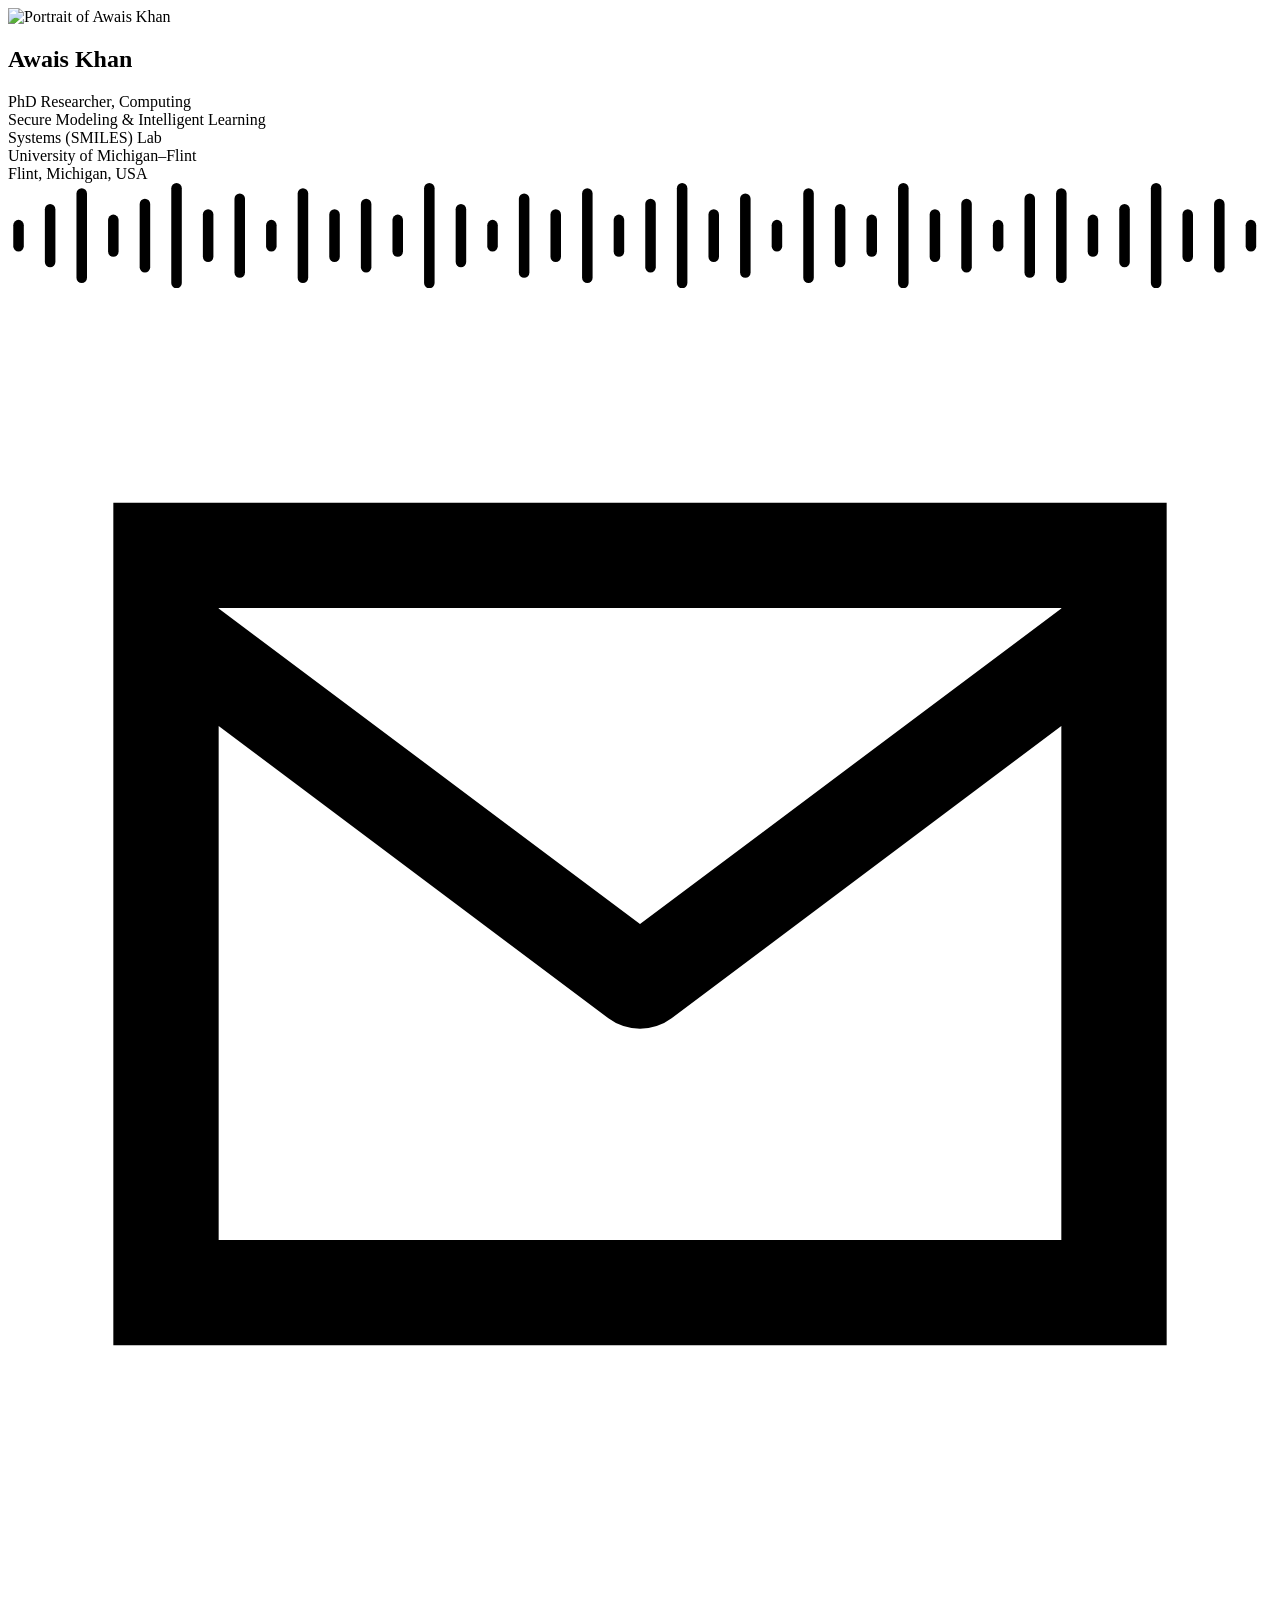
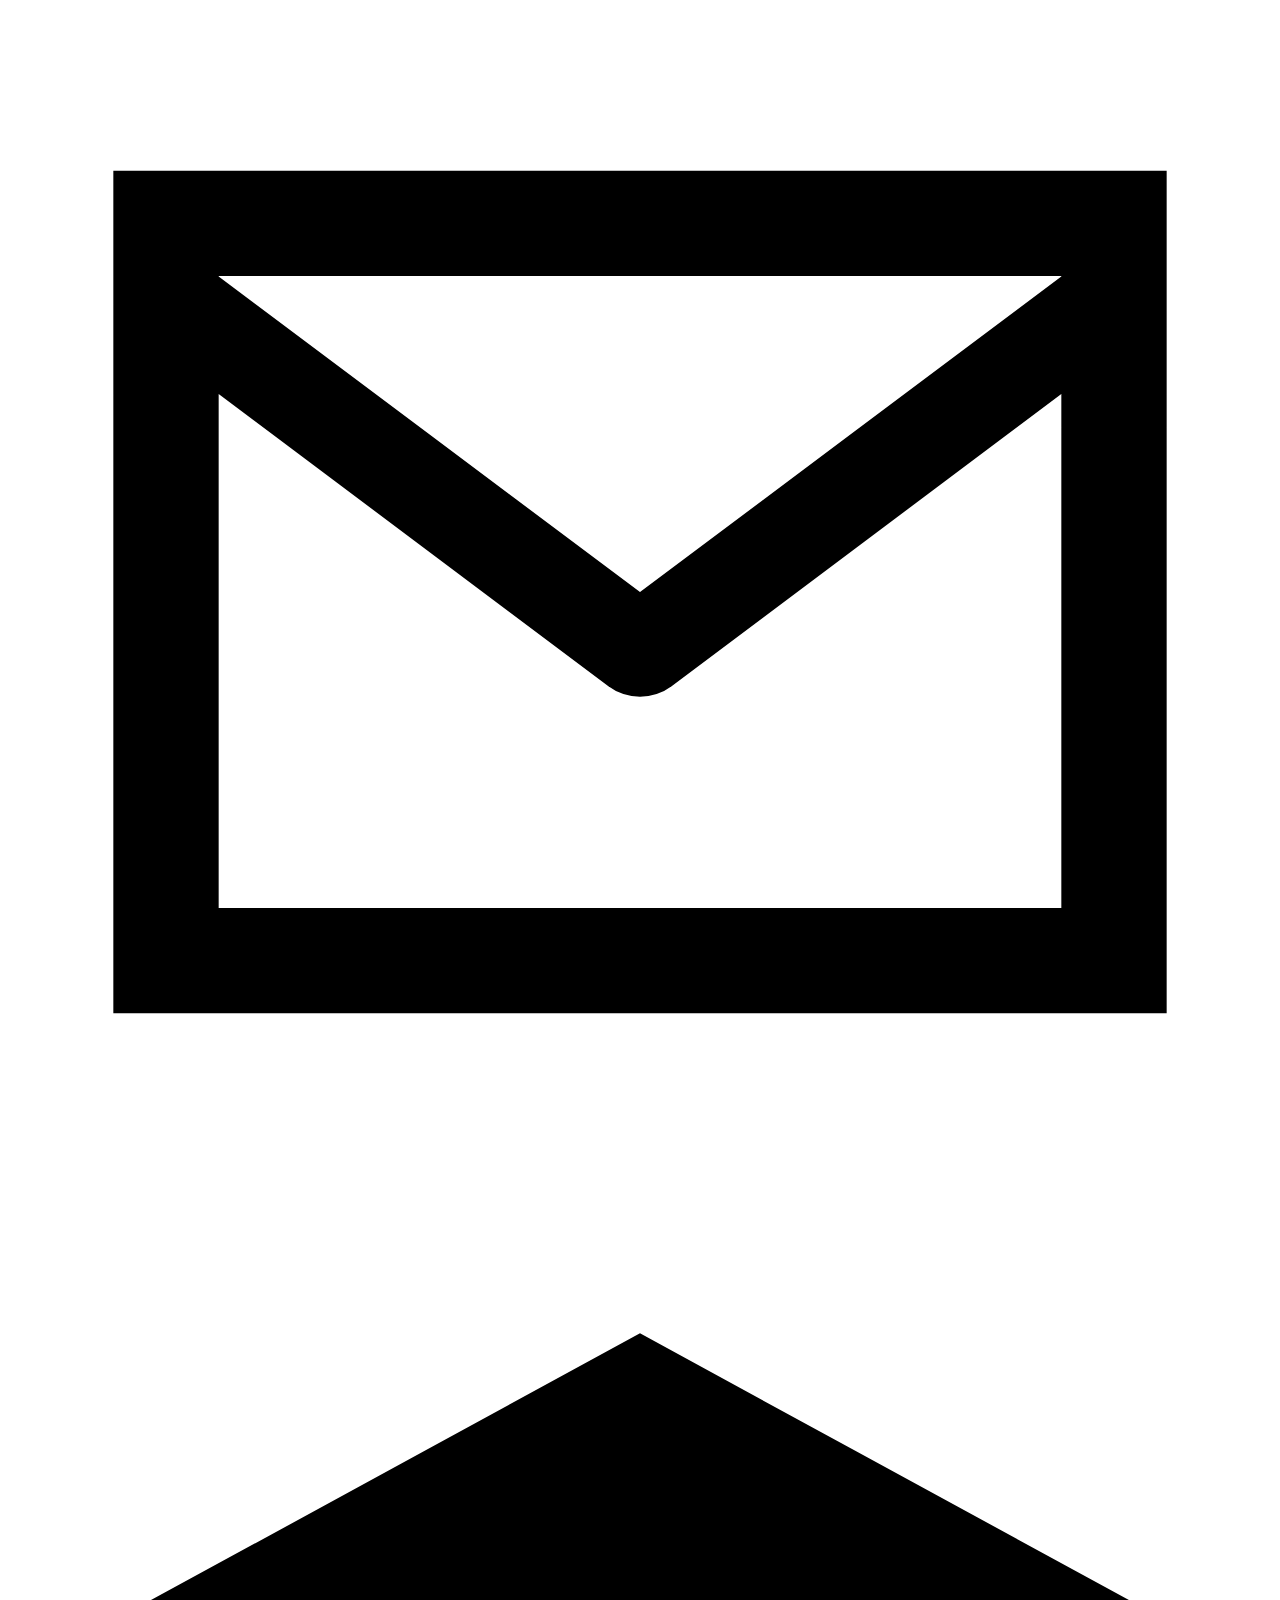
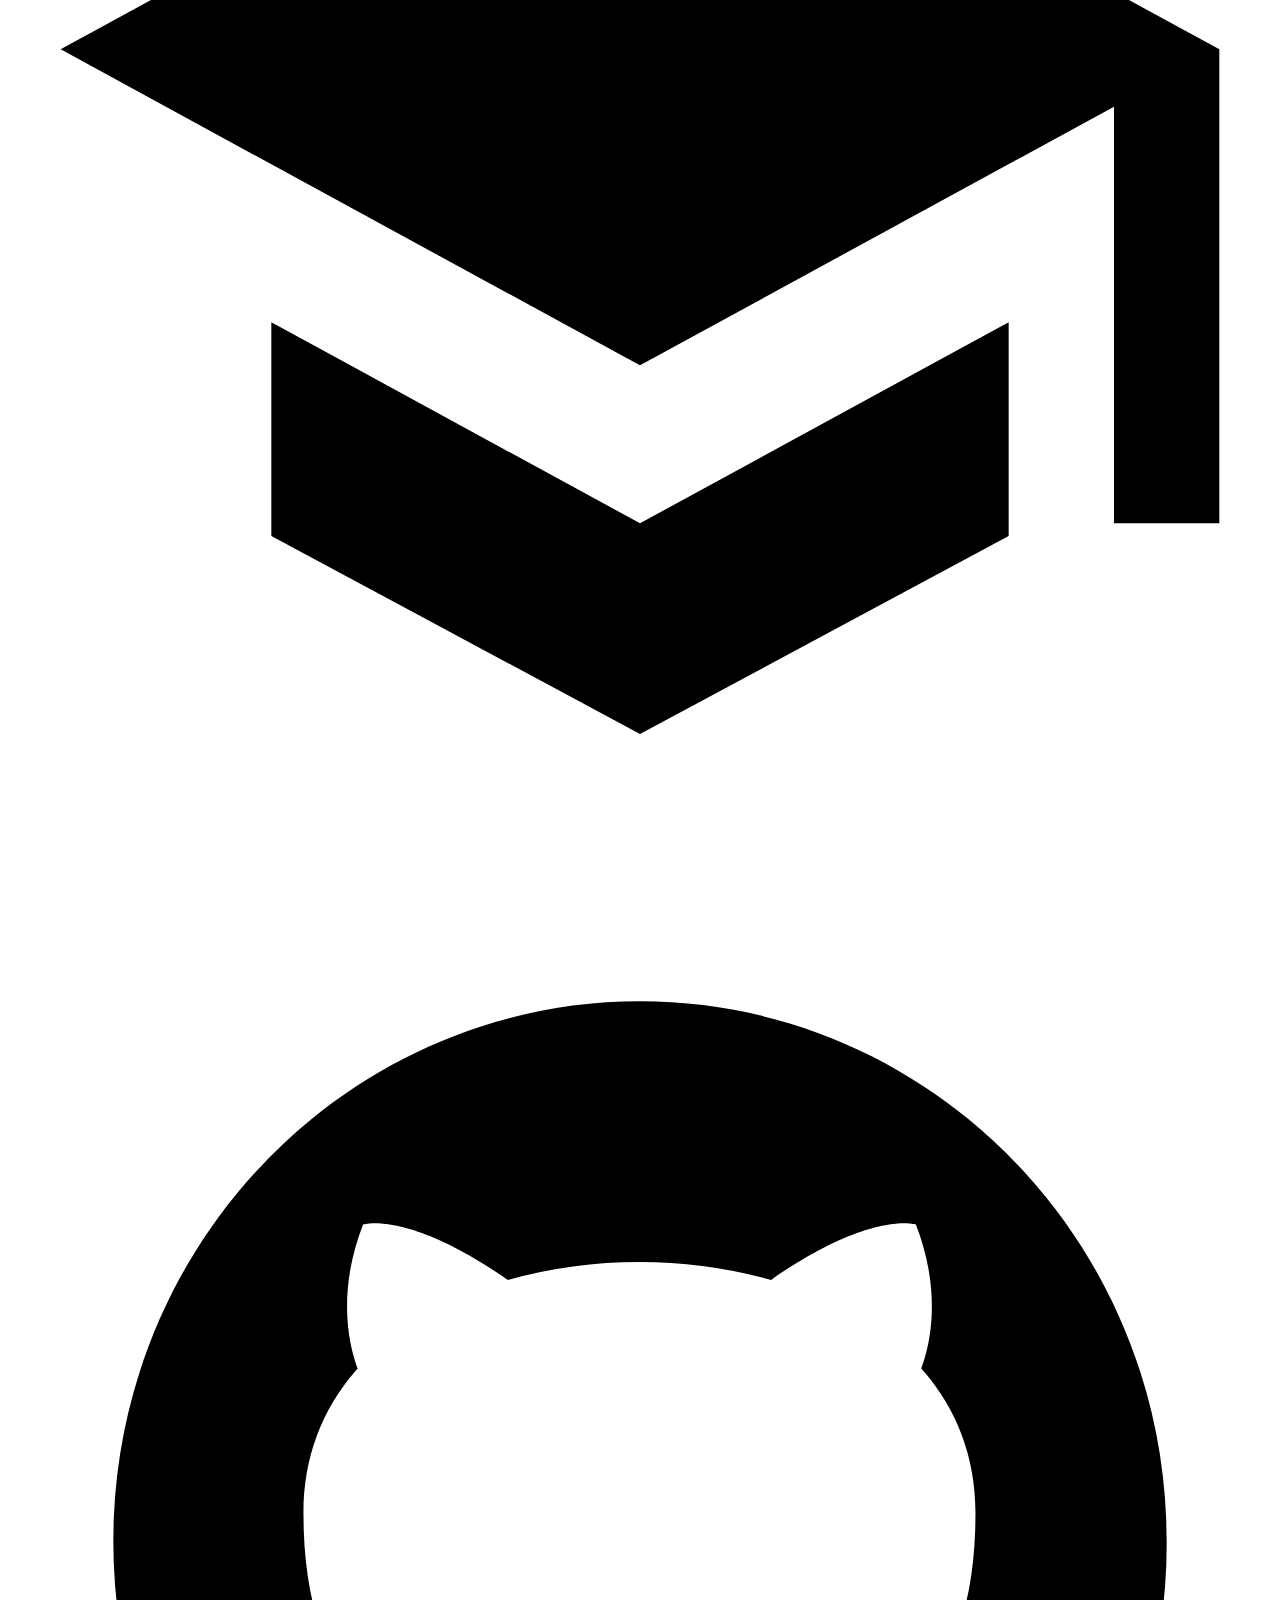
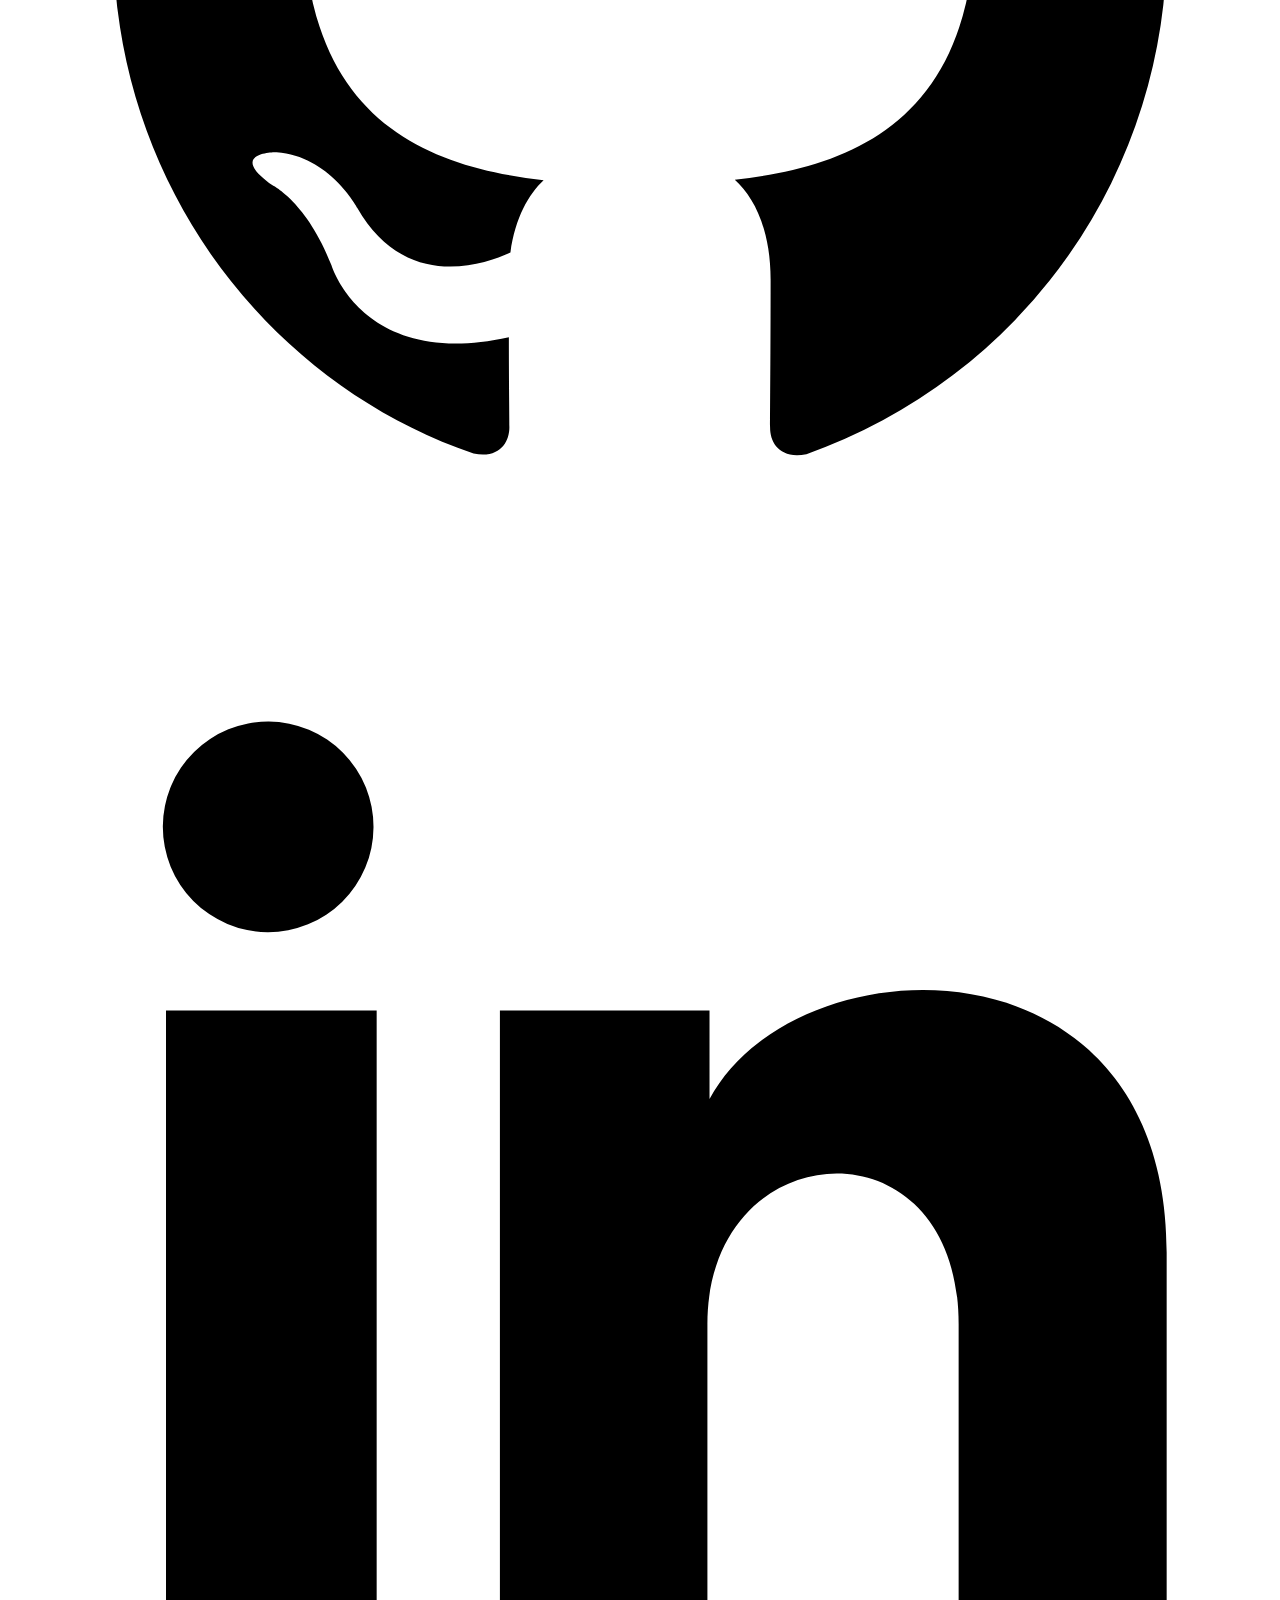
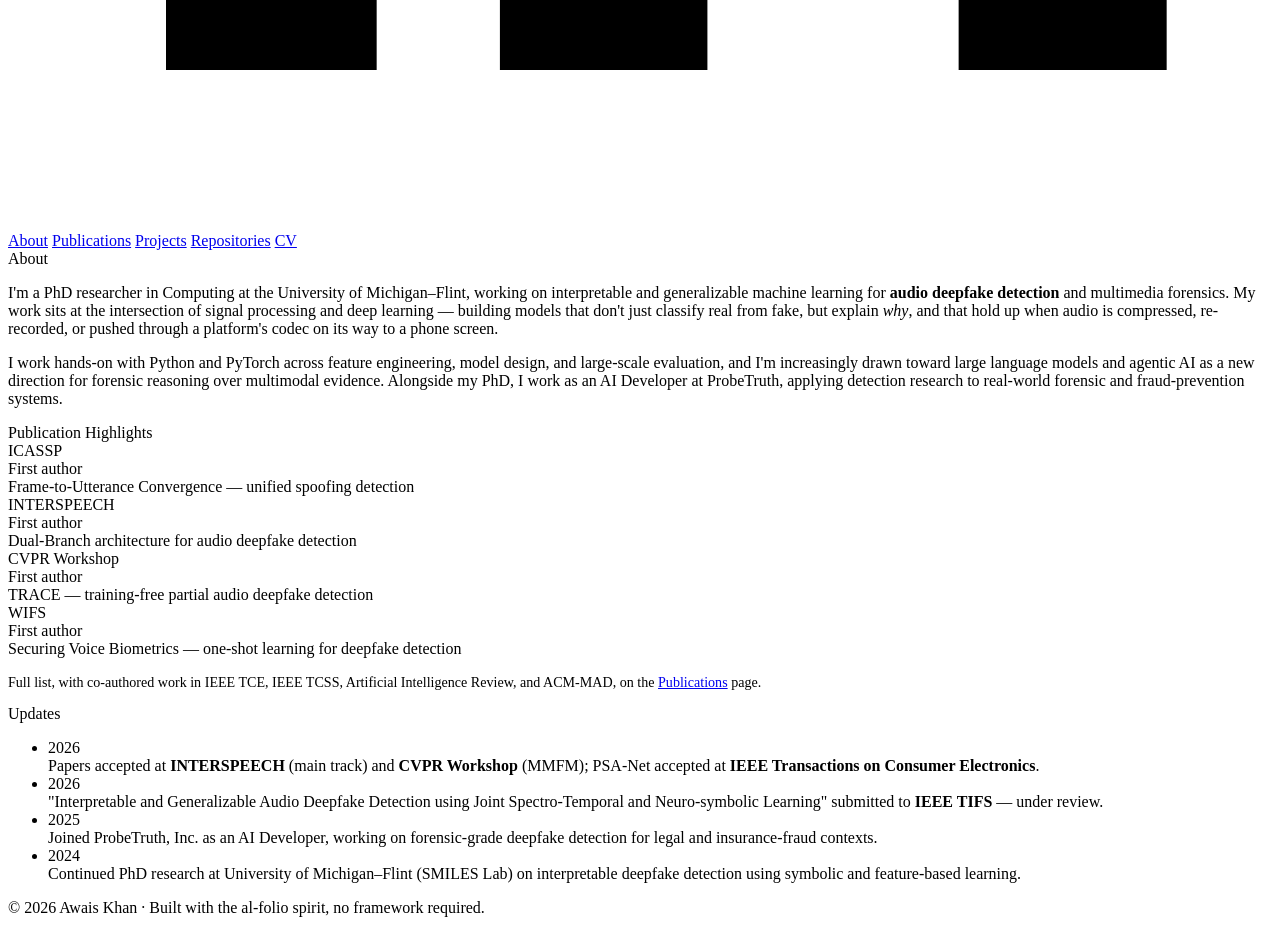
==== index.html @ 8fb4a85a "Update academic site" ====
<!DOCTYPE html>
<html lang="en">
<head>
<meta charset="UTF-8">
<meta name="viewport" content="width=device-width, initial-scale=1.0">
<title>Awais Khan — About</title>
<meta name="description" content="Awais Khan — PhD researcher in audio deepfake detection, signal processing, and trustworthy AI at the University of Michigan–Flint.">
<link rel="stylesheet" href="assets/css/style.css">
<link rel="icon" href="data:,">
</head>
<body>
<div class="shell">

  <aside class="sidebar">
    <img class="avatar" src="assets/img/profile.jpg" alt="Portrait of Awais Khan">
    <h1>Awais Khan</h1>
    <div class="role">PhD Researcher, Computing</div>
    <div class="affil">
      Secure Modeling &amp; Intelligent Learning<br>
      Systems (SMILES) Lab<br>
      University of Michigan–Flint
    </div>
    <div class="loc">Flint, Michigan, USA</div>

    <svg class="waveform" viewBox="0 0 240 20" preserveAspectRatio="none" aria-hidden="true">
      <g stroke="currentColor" stroke-width="2" stroke-linecap="round">
        <line x1="2" y1="8" x2="2" y2="12"/><line x1="8" y1="5" x2="8" y2="15"/>
        <line x1="14" y1="2" x2="14" y2="18"/><line x1="20" y1="7" x2="20" y2="13"/>
        <line x1="26" y1="4" x2="26" y2="16"/><line x1="32" y1="1" x2="32" y2="19"/>
        <line x1="38" y1="6" x2="38" y2="14"/><line x1="44" y1="3" x2="44" y2="17"/>
        <line x1="50" y1="8" x2="50" y2="12"/><line x1="56" y1="2" x2="56" y2="18"/>
        <line x1="62" y1="6" x2="62" y2="14"/><line x1="68" y1="4" x2="68" y2="16"/>
        <line x1="74" y1="7" x2="74" y2="13"/><line x1="80" y1="1" x2="80" y2="19"/>
        <line x1="86" y1="5" x2="86" y2="15"/><line x1="92" y1="8" x2="92" y2="12"/>
        <line x1="98" y1="3" x2="98" y2="17"/><line x1="104" y1="6" x2="104" y2="14"/>
        <line x1="110" y1="2" x2="110" y2="18"/><line x1="116" y1="7" x2="116" y2="13"/>
        <line x1="122" y1="4" x2="122" y2="16"/><line x1="128" y1="1" x2="128" y2="19"/>
        <line x1="134" y1="6" x2="134" y2="14"/><line x1="140" y1="3" x2="140" y2="17"/>
        <line x1="146" y1="8" x2="146" y2="12"/><line x1="152" y1="2" x2="152" y2="18"/>
        <line x1="158" y1="5" x2="158" y2="15"/><line x1="164" y1="7" x2="164" y2="13"/>
        <line x1="170" y1="1" x2="170" y2="19"/><line x1="176" y1="6" x2="176" y2="14"/>
        <line x1="182" y1="4" x2="182" y2="16"/><line x1="188" y1="8" x2="188" y2="12"/>
        <line x1="194" y1="3" x2="194" y2="17"/><line x1="200" y1="2" x2="200" y2="18"/>
        <line x1="206" y1="7" x2="206" y2="13"/><line x1="212" y1="5" x2="212" y2="15"/>
        <line x1="218" y1="1" x2="218" y2="19"/><line x1="224" y1="6" x2="224" y2="14"/>
        <line x1="230" y1="4" x2="230" y2="16"/><line x1="236" y1="8" x2="236" y2="12"/>
      </g>
    </svg>

    <div class="social">
      <a href="mailto:mawais@umich.edu" title="Email (UMich)" aria-label="Email UMich">
        <svg viewBox="0 0 24 24"><path d="M2 4h20v16H2V4zm2 2v.01L12 12l8-5.99V6H4zm16 2.24l-7.4 5.55a1 1 0 0 1-1.2 0L4 8.24V18h16V8.24z"/></svg>
      </a>
      <a href="mailto:mawaiskhan7@gmail.com" title="Email (Gmail)" aria-label="Email Gmail">
        <svg viewBox="0 0 24 24"><path d="M2 4h20v16H2V4zm2 2v.01L12 12l8-5.99V6H4zm16 2.24l-7.4 5.55a1 1 0 0 1-1.2 0L4 8.24V18h16V8.24z"/></svg>
      </a>
      <a href="https://scholar.google.com/citations?user=2UncrfYAAAAJ&hl=en" title="Google Scholar" aria-label="Google Scholar" target="_blank" rel="noopener">
        <svg viewBox="0 0 24 24"><path d="M12 2 1 8l11 6 9-4.91V17h2V8L12 2zM5 13.18v4.06L12 21l7-3.76v-4.06L12 17l-7-3.82z"/></svg>
      </a>
      <a href="https://github.com/AwaisKhan5647" title="GitHub" aria-label="GitHub" target="_blank" rel="noopener">
        <svg viewBox="0 0 24 24"><path d="M12 2C6.48 2 2 6.58 2 12.25c0 4.53 2.87 8.37 6.84 9.73.5.1.68-.22.68-.5 0-.24-.01-.87-.01-1.71-2.78.62-3.37-1.37-3.37-1.37-.46-1.19-1.11-1.51-1.11-1.51-.91-.64.07-.63.07-.63 1 .07 1.53 1.05 1.53 1.05.89 1.56 2.34 1.11 2.91.85.09-.66.35-1.11.63-1.37-2.22-.26-4.56-1.14-4.56-5.07 0-1.12.39-2.03 1.03-2.75-.1-.26-.45-1.31.1-2.73 0 0 .84-.28 2.75 1.05a9.36 9.36 0 0 1 5 0c1.91-1.33 2.75-1.05 2.75-1.05.55 1.42.2 2.47.1 2.73.64.72 1.03 1.63 1.03 2.75 0 3.94-2.34 4.81-4.57 5.06.36.32.68.94.68 1.9 0 1.37-.01 2.47-.01 2.81 0 .28.18.6.69.5A10.26 10.26 0 0 0 22 12.25C22 6.58 17.52 2 12 2z"/></svg>
      </a>
      <a href="https://www.linkedin.com/in/awais-khan-01620a14a/?skipRedirect=true" title="LinkedIn" aria-label="LinkedIn" target="_blank" rel="noopener">
        <svg viewBox="0 0 24 24"><path d="M6.94 5a2 2 0 1 1-4-.02 2 2 0 0 1 4 .02zM7 8.48H3V21h4V8.48zm6.32 0H9.34V21h3.94v-6.57c0-3.66 4.77-3.96 4.77 0V21H22v-7.93c0-6.17-7.06-5.94-8.68-2.91V8.48z"/></svg>
      </a>
    </div>

    <nav class="tabs">
      <a href="index.html" class="active">About</a>
      <a href="publications.html">Publications</a>
      <a href="projects.html">Projects</a>
      <a href="repositories.html">Repositories</a>
      <a href="cv.html">CV</a>
    </nav>
  </aside>

  <main>
    <section>
      <span class="eyebrow">About</span>
      <p class="lede">I'm a PhD researcher in Computing at the University of Michigan–Flint, working on interpretable and generalizable machine learning for <strong>audio deepfake detection</strong> and multimedia forensics. My work sits at the intersection of signal processing and deep learning — building models that don't just classify real from fake, but explain <em>why</em>, and that hold up when audio is compressed, re-recorded, or pushed through a platform's codec on its way to a phone screen.</p>
      <p class="lede">I work hands-on with Python and PyTorch across feature engineering, model design, and large-scale evaluation, and I'm increasingly drawn toward large language models and agentic AI as a new direction for forensic reasoning over multimodal evidence. Alongside my PhD, I work as an AI Developer at ProbeTruth, applying detection research to real-world forensic and fraud-prevention systems.</p>
    </section>

    <section>
      <span class="eyebrow">Publication Highlights</span>
      <div class="venue-grid">
        <div class="venue-card">
          <div class="venue-name">ICASSP</div>
          <span class="venue-role">First author</span>
          <div class="venue-title">Frame-to-Utterance Convergence — unified spoofing detection</div>
        </div>
        <div class="venue-card">
          <div class="venue-name">INTERSPEECH</div>
          <span class="venue-role">First author</span>
          <div class="venue-title">Dual-Branch architecture for audio deepfake detection</div>
        </div>
        <div class="venue-card">
          <div class="venue-name">CVPR Workshop</div>
          <span class="venue-role">First author</span>
          <div class="venue-title">TRACE — training-free partial audio deepfake detection</div>
        </div>
        <div class="venue-card">
          <div class="venue-name">WIFS</div>
          <span class="venue-role">First author</span>
          <div class="venue-title">Securing Voice Biometrics — one-shot learning for deepfake detection</div>
        </div>
      </div>
      <p class="lede" style="margin-top:16px; font-size:.88rem; color:var(--ink-soft);">Full list, with co-authored work in <span class="mono">IEEE TCE</span>, <span class="mono">IEEE TCSS</span>, <span class="mono">Artificial Intelligence Review</span>, and <span class="mono">ACM-MAD</span>, on the <a href="publications.html">Publications</a> page.</p>
    </section>

    <section>
      <span class="eyebrow">Updates</span>
      <ul class="updates">
        <li>
          <time>2026</time>
          <div>Papers accepted at <strong>INTERSPEECH</strong> (main track) and <strong>CVPR Workshop</strong> (MMFM); PSA-Net accepted at <strong>IEEE Transactions on Consumer Electronics</strong>.</div>
        </li>
        <li>
          <time>2026</time>
          <div>"Interpretable and Generalizable Audio Deepfake Detection using Joint Spectro-Temporal and Neuro-symbolic Learning" submitted to <strong>IEEE TIFS</strong> — under review.</div>
        </li>
        <li>
          <time>2025</time>
          <div>Joined ProbeTruth, Inc. as an AI Developer, working on forensic-grade deepfake detection for legal and insurance-fraud contexts.</div>
        </li>
        <li>
          <time>2024</time>
          <div>Continued PhD research at University of Michigan–Flint (SMILES Lab) on interpretable deepfake detection using symbolic and feature-based learning.</div>
        </li>
      </ul>
    </section>

    <footer>© <span id="year"></span> Awais Khan · Built with the al-folio spirit, no framework required.</footer>
  </main>
</div>
<script>document.getElementById('year').textContent = new Date().getFullYear();</script>
</body>
</html>
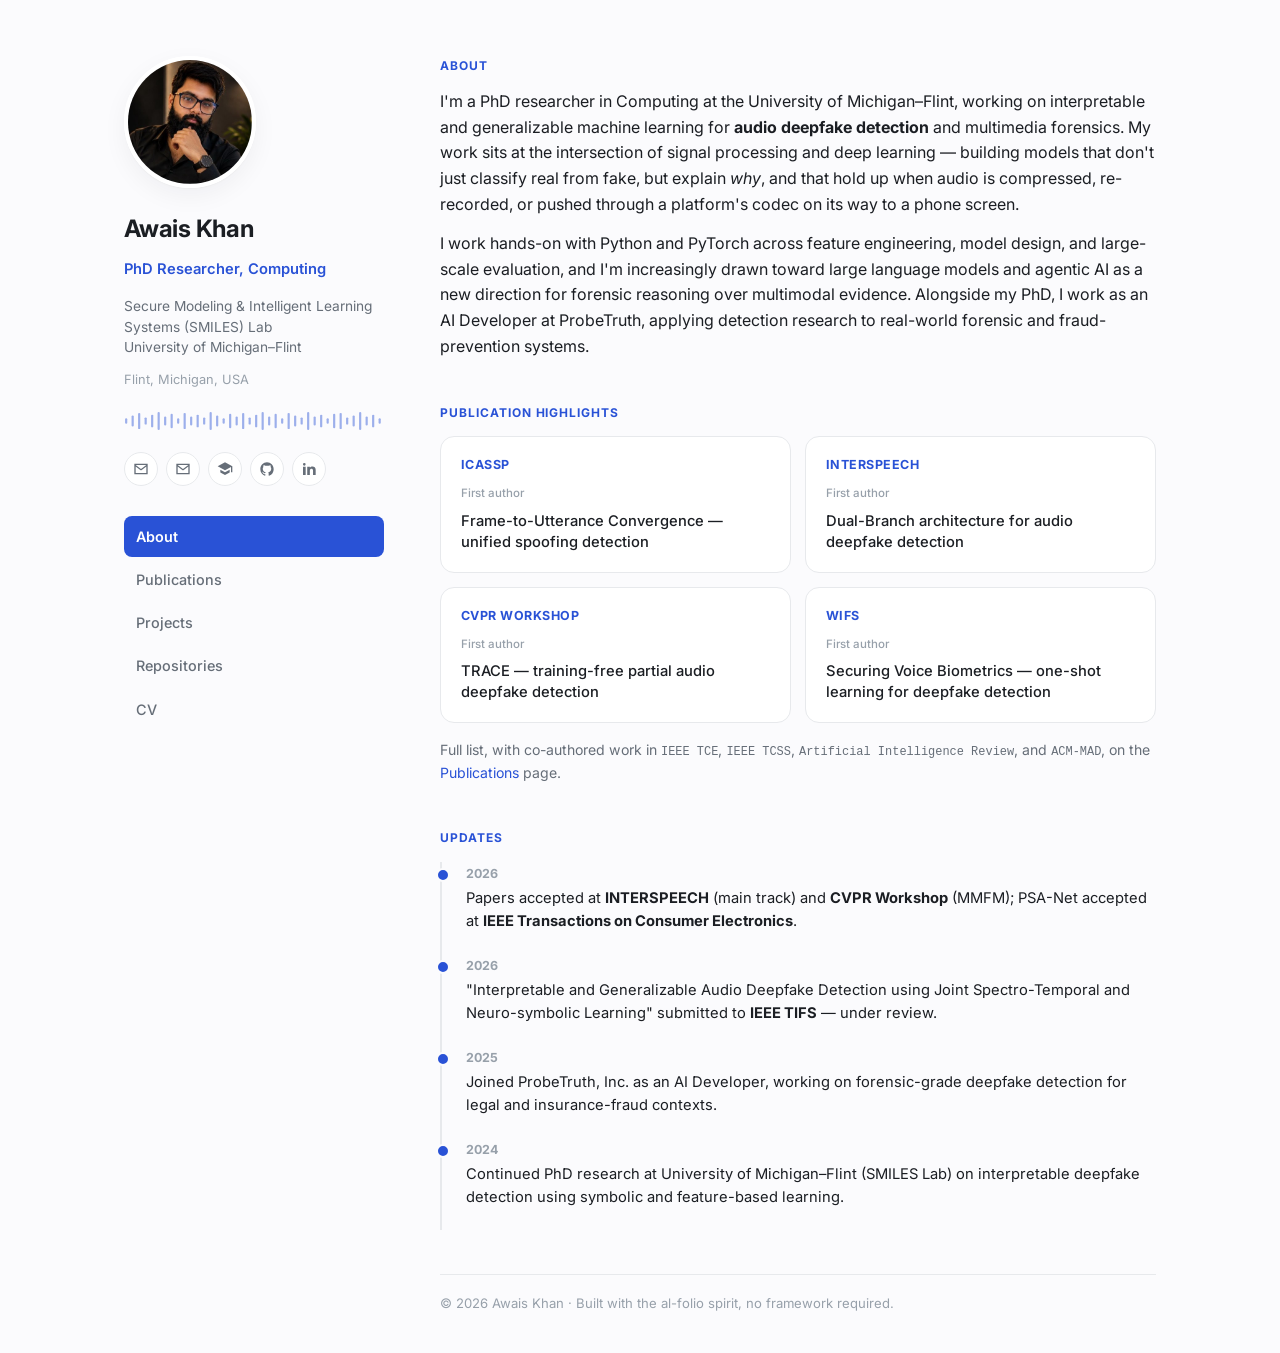
==== commit ae681f93: "Add missing stylesheet and profile photo, redesign visual style" ====
--- a/index.html
+++ b/index.html
@@ -5,6 +5,9 @@
 <meta name="viewport" content="width=device-width, initial-scale=1.0">
 <title>Awais Khan — About</title>
 <meta name="description" content="Awais Khan — PhD researcher in audio deepfake detection, signal processing, and trustworthy AI at the University of Michigan–Flint.">
+<link rel="preconnect" href="https://fonts.googleapis.com">
+<link rel="preconnect" href="https://fonts.gstatic.com" crossorigin>
+<link rel="stylesheet" href="https://fonts.googleapis.com/css2?family=Inter:wght@400;500;600;700&display=swap">
 <link rel="stylesheet" href="assets/css/style.css">
 <link rel="icon" href="data:,">
 </head>
--- a/assets/css/style.css
+++ b/assets/css/style.css
@@ -0,0 +1,523 @@
+/* ---------- tokens ---------- */
+:root{
+  --bg:            #fbfbfd;
+  --card-bg:       #ffffff;
+  --ink:           #1b1e23;
+  --ink-soft:      #666e78;
+  --ink-faint:     #97a0aa;
+  --divider:       #e7e9ec;
+  --accent:        #2952d6;
+  --accent-soft:   #eef2fd;
+  --accent-ink:    #1d3ea8;
+  --shadow: 0 1px 2px rgba(20,24,32,.04), 0 8px 24px rgba(20,24,32,.05);
+  --radius: 14px;
+}
+
+* { box-sizing: border-box; }
+
+html { scroll-behavior: smooth; }
+
+body{
+  margin: 0;
+  background: var(--bg);
+  color: var(--ink);
+  font-family: "Inter", -apple-system, BlinkMacSystemFont, "Segoe UI", Roboto, Helvetica, Arial, sans-serif;
+  font-size: 16px;
+  line-height: 1.6;
+  -webkit-font-smoothing: antialiased;
+}
+
+a { color: var(--accent); text-decoration: none; }
+a:hover { color: var(--accent-ink); text-decoration: underline; }
+
+.mono { font-family: "SFMono-Regular", Consolas, Menlo, monospace; font-size: .85em; }
+
+/* ---------- layout shell ---------- */
+.shell{
+  max-width: 1080px;
+  margin: 0 auto;
+  padding: 56px 24px 40px;
+  display: grid;
+  grid-template-columns: 260px 1fr;
+  gap: 56px;
+  align-items: start;
+}
+
+/* ---------- sidebar ---------- */
+.sidebar{
+  position: sticky;
+  top: 40px;
+  display: flex;
+  flex-direction: column;
+  align-items: flex-start;
+  gap: 4px;
+}
+
+.avatar{
+  width: 132px;
+  height: 132px;
+  border-radius: 50%;
+  object-fit: cover;
+  border: 4px solid var(--card-bg);
+  box-shadow: var(--shadow);
+  margin-bottom: 18px;
+}
+
+.sidebar h1{
+  font-size: 1.5rem;
+  font-weight: 700;
+  margin: 0 0 6px;
+  letter-spacing: -.01em;
+}
+
+.role{
+  font-size: .92rem;
+  font-weight: 600;
+  color: var(--accent);
+  margin-bottom: 10px;
+}
+
+.affil{
+  font-size: .86rem;
+  color: var(--ink-soft);
+  line-height: 1.5;
+  margin-bottom: 8px;
+}
+
+.loc{
+  font-size: .8rem;
+  color: var(--ink-faint);
+  margin-bottom: 18px;
+}
+
+.waveform{
+  width: 100%;
+  height: 18px;
+  color: var(--accent);
+  opacity: .45;
+  margin-bottom: 18px;
+}
+
+/* ---------- social icons ---------- */
+.social{
+  display: flex;
+  flex-wrap: wrap;
+  gap: 8px;
+  margin-bottom: 26px;
+}
+
+.social a{
+  width: 34px;
+  height: 34px;
+  display: inline-flex;
+  align-items: center;
+  justify-content: center;
+  border-radius: 50%;
+  background: var(--card-bg);
+  border: 1px solid var(--divider);
+  color: var(--ink-soft);
+  transition: all .15s ease;
+}
+
+.social a svg{
+  width: 16px;
+  height: 16px;
+  fill: currentColor;
+}
+
+.social a:hover{
+  background: var(--accent);
+  border-color: var(--accent);
+  color: #fff;
+  text-decoration: none;
+  transform: translateY(-1px);
+}
+
+/* ---------- nav tabs ---------- */
+.tabs{
+  display: flex;
+  flex-direction: column;
+  width: 100%;
+  gap: 2px;
+}
+
+.tabs a{
+  padding: 9px 12px;
+  border-radius: 8px;
+  font-size: .9rem;
+  font-weight: 500;
+  color: var(--ink-soft);
+}
+
+.tabs a:hover{
+  background: var(--accent-soft);
+  color: var(--accent-ink);
+  text-decoration: none;
+}
+
+.tabs a.active{
+  background: var(--accent);
+  color: #fff;
+  font-weight: 600;
+}
+
+/* ---------- main content ---------- */
+main{ min-width: 0; }
+
+main section{ margin-bottom: 44px; }
+
+.eyebrow{
+  display: block;
+  font-size: .75rem;
+  font-weight: 700;
+  letter-spacing: .08em;
+  text-transform: uppercase;
+  color: var(--accent);
+  margin-bottom: 14px;
+}
+
+.lede{
+  font-size: 1rem;
+  color: var(--ink);
+  margin: 0 0 14px;
+}
+
+/* ---------- venue grid (About page) ---------- */
+.venue-grid{
+  display: grid;
+  grid-template-columns: 1fr 1fr;
+  gap: 14px;
+}
+
+.venue-card{
+  background: var(--card-bg);
+  border: 1px solid var(--divider);
+  border-radius: var(--radius);
+  padding: 18px 20px;
+  transition: box-shadow .15s ease, transform .15s ease;
+}
+
+.venue-card:hover{
+  box-shadow: var(--shadow);
+  transform: translateY(-2px);
+}
+
+.venue-name{
+  font-size: .78rem;
+  font-weight: 700;
+  letter-spacing: .04em;
+  color: var(--accent);
+  text-transform: uppercase;
+  margin-bottom: 4px;
+}
+
+.venue-role{
+  font-size: .72rem;
+  color: var(--ink-faint);
+  font-weight: 500;
+}
+
+.venue-title{
+  font-size: .92rem;
+  font-weight: 500;
+  margin-top: 6px;
+  line-height: 1.45;
+}
+
+/* ---------- updates timeline ---------- */
+.updates{
+  list-style: none;
+  margin: 0;
+  padding: 0;
+  border-left: 2px solid var(--divider);
+}
+
+.updates li{
+  position: relative;
+  padding: 2px 0 20px 24px;
+  font-size: .92rem;
+}
+
+.updates li::before{
+  content: "";
+  position: absolute;
+  left: -6px;
+  top: 6px;
+  width: 10px;
+  height: 10px;
+  border-radius: 50%;
+  background: var(--accent);
+  border: 2px solid var(--bg);
+}
+
+.updates time{
+  display: block;
+  font-weight: 700;
+  font-size: .78rem;
+  color: var(--ink-faint);
+  margin-bottom: 3px;
+}
+
+/* ---------- footer ---------- */
+footer{
+  border-top: 1px solid var(--divider);
+  margin-top: 32px;
+  padding-top: 18px;
+  font-size: .82rem;
+  color: var(--ink-faint);
+}
+
+/* ---------- publications ---------- */
+.pub-year{
+  font-size: .82rem;
+  font-weight: 700;
+  color: var(--ink-faint);
+  margin: 30px 0 12px;
+  padding-bottom: 6px;
+  border-bottom: 1px solid var(--divider);
+}
+
+.pub-year:first-child{ margin-top: 0; }
+
+.pub{
+  display: grid;
+  grid-template-columns: 30px 1fr;
+  gap: 14px;
+  padding: 14px 0;
+  border-bottom: 1px solid var(--divider);
+}
+
+.pub:last-child{ border-bottom: none; }
+
+.idx{
+  font-family: "SFMono-Regular", Consolas, Menlo, monospace;
+  font-size: .8rem;
+  color: var(--ink-faint);
+  padding-top: 2px;
+}
+
+.pub .title{
+  font-size: .96rem;
+  font-weight: 600;
+  line-height: 1.4;
+  margin-bottom: 5px;
+}
+
+.authors{
+  font-size: .85rem;
+  color: var(--ink-soft);
+  margin-bottom: 8px;
+}
+
+.authors .me{
+  font-weight: 700;
+  color: var(--ink);
+  border-bottom: 1.5px solid var(--accent);
+}
+
+.meta{
+  display: flex;
+  flex-wrap: wrap;
+  gap: 6px;
+  margin-bottom: 6px;
+}
+
+.tag{
+  display: inline-block;
+  font-size: .72rem;
+  font-weight: 600;
+  padding: 3px 10px;
+  border-radius: 999px;
+  background: var(--accent-soft);
+  color: var(--accent-ink);
+}
+
+.tag.venue{ background: #f1f2f5; color: var(--ink-soft); }
+.tag.first-author{ background: var(--accent-soft); color: var(--accent-ink); }
+.tag.status{ background: #e9f8ee; color: #1c7a3d; }
+
+.links a{
+  font-size: .82rem;
+  font-weight: 600;
+}
+
+/* ---------- projects ---------- */
+.projects-grid{
+  display: grid;
+  grid-template-columns: repeat(3, 1fr);
+  gap: 16px;
+}
+
+.project-card{
+  position: relative;
+  background: var(--card-bg);
+  border: 1px solid var(--divider);
+  border-radius: var(--radius);
+  padding: 22px 20px;
+  overflow: hidden;
+  transition: box-shadow .15s ease, transform .15s ease;
+}
+
+.project-card:hover{
+  box-shadow: var(--shadow);
+  transform: translateY(-2px);
+}
+
+.project-card .num{
+  display: block;
+  font-family: "SFMono-Regular", Consolas, Menlo, monospace;
+  font-size: 1.3rem;
+  font-weight: 700;
+  color: var(--divider);
+  margin-bottom: 8px;
+}
+
+.project-card h3{
+  font-size: 1.02rem;
+  margin: 0 0 10px;
+}
+
+.project-card p{
+  font-size: .88rem;
+  color: var(--ink-soft);
+  margin: 0 0 14px;
+}
+
+.stack{
+  display: flex;
+  flex-wrap: wrap;
+  gap: 6px;
+}
+
+.stack .tag{ background: #f1f2f5; color: var(--ink-soft); }
+
+/* ---------- repositories ---------- */
+.repo{
+  display: flex;
+  justify-content: space-between;
+  align-items: flex-start;
+  gap: 20px;
+  padding: 18px 0;
+  border-bottom: 1px solid var(--divider);
+}
+
+.repo:last-child{ border-bottom: none; }
+
+.repo h3{ font-size: 1rem; margin: 0 0 6px; }
+
+.repo p{ font-size: .88rem; color: var(--ink-soft); margin: 0; max-width: 60ch; }
+
+.repo .stats{
+  font-family: "SFMono-Regular", Consolas, Menlo, monospace;
+  font-size: .8rem;
+  color: var(--ink-faint);
+  white-space: nowrap;
+  padding-top: 2px;
+}
+
+/* ---------- CV ---------- */
+.cv-actions{ margin-top: -4px; margin-bottom: 4px; }
+
+.btn{
+  display: inline-block;
+  background: var(--accent);
+  color: #fff;
+  font-size: .88rem;
+  font-weight: 600;
+  padding: 9px 18px;
+  border-radius: 999px;
+  transition: background .15s ease;
+}
+
+.btn:hover{
+  background: var(--accent-ink);
+  color: #fff;
+  text-decoration: none;
+}
+
+.cv-block{ margin-bottom: 38px; }
+
+.cv-block h2{
+  font-size: 1.05rem;
+  font-weight: 700;
+  margin: 0 0 16px;
+  padding-bottom: 8px;
+  border-bottom: 1px solid var(--divider);
+}
+
+.cv-entry{
+  display: grid;
+  grid-template-columns: 130px 1fr;
+  gap: 18px;
+  margin-bottom: 18px;
+}
+
+.cv-entry .when{
+  font-size: .78rem;
+  font-weight: 600;
+  color: var(--ink-faint);
+  padding-top: 2px;
+}
+
+.cv-entry h4{ font-size: .96rem; margin: 0 0 3px; }
+
+.cv-entry .sub{
+  font-size: .84rem;
+  color: var(--ink-soft);
+  font-style: italic;
+  margin-bottom: 6px;
+}
+
+.cv-entry ul{
+  margin: 6px 0 0;
+  padding-left: 18px;
+  font-size: .88rem;
+  color: var(--ink-soft);
+}
+
+.cv-entry ul li{ margin-bottom: 4px; }
+
+.skill-cats{
+  display: grid;
+  grid-template-columns: 1fr 1fr;
+  gap: 18px;
+}
+
+.skill-cats .cat-name{
+  display: block;
+  font-size: .78rem;
+  font-weight: 700;
+  color: var(--accent);
+  text-transform: uppercase;
+  letter-spacing: .04em;
+  margin-bottom: 4px;
+}
+
+.skill-cats p{
+  font-size: .88rem;
+  color: var(--ink-soft);
+  margin: 0;
+}
+
+/* ---------- responsive ---------- */
+@media (max-width: 860px){
+  .shell{
+    grid-template-columns: 1fr;
+    padding: 32px 20px;
+    gap: 32px;
+  }
+  .sidebar{
+    position: static;
+    align-items: center;
+    text-align: center;
+  }
+  .social{ justify-content: center; }
+  .tabs{
+    flex-direction: row;
+    flex-wrap: wrap;
+    justify-content: center;
+  }
+  .venue-grid, .projects-grid, .skill-cats{ grid-template-columns: 1fr; }
+  .cv-entry{ grid-template-columns: 1fr; gap: 4px; }
+  .repo{ flex-direction: column; }
+}
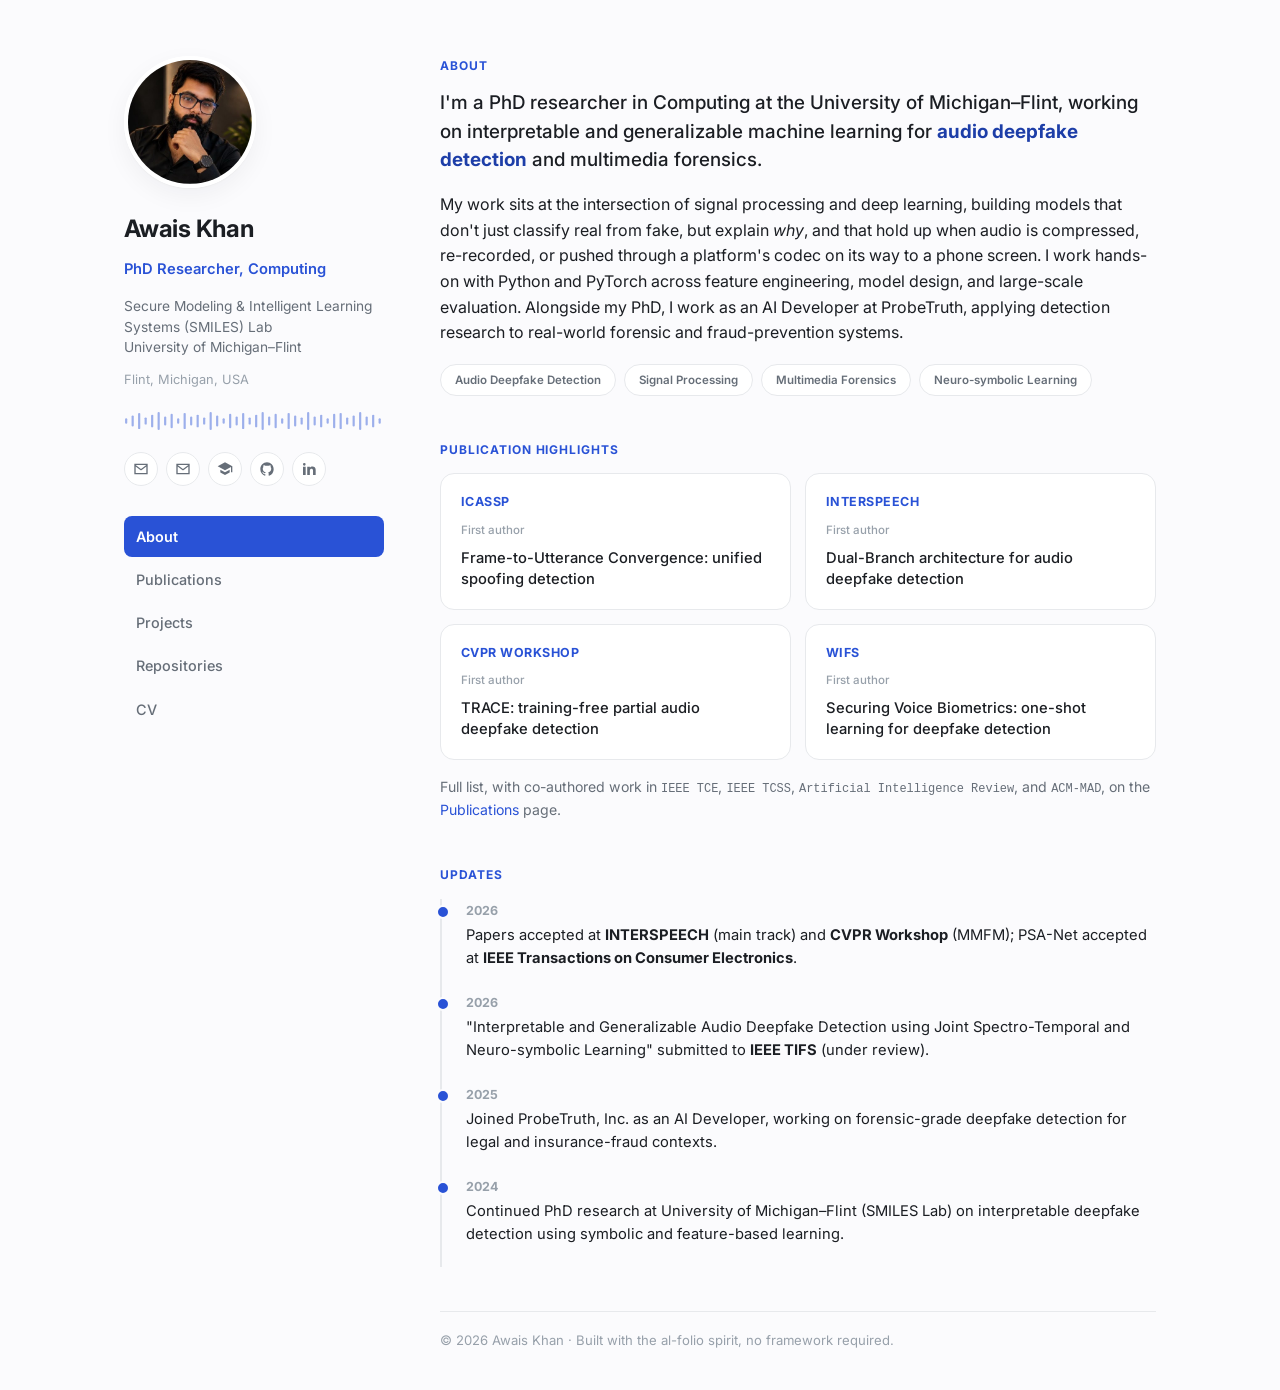
==== commit 526a9fa9: "Polish About page copy and add visual focus tags" ====
--- a/index.html
+++ b/index.html
@@ -3,8 +3,8 @@
 <head>
 <meta charset="UTF-8">
 <meta name="viewport" content="width=device-width, initial-scale=1.0">
-<title>Awais Khan — About</title>
-<meta name="description" content="Awais Khan — PhD researcher in audio deepfake detection, signal processing, and trustworthy AI at the University of Michigan–Flint.">
+<title>Awais Khan · About</title>
+<meta name="description" content="Awais Khan: PhD researcher in audio deepfake detection, signal processing, and trustworthy AI at the University of Michigan-Flint.">
 <link rel="preconnect" href="https://fonts.googleapis.com">
 <link rel="preconnect" href="https://fonts.gstatic.com" crossorigin>
 <link rel="stylesheet" href="https://fonts.googleapis.com/css2?family=Inter:wght@400;500;600;700&display=swap">
@@ -80,8 +80,14 @@
   <main>
     <section>
       <span class="eyebrow">About</span>
-      <p class="lede">I'm a PhD researcher in Computing at the University of Michigan–Flint, working on interpretable and generalizable machine learning for <strong>audio deepfake detection</strong> and multimedia forensics. My work sits at the intersection of signal processing and deep learning — building models that don't just classify real from fake, but explain <em>why</em>, and that hold up when audio is compressed, re-recorded, or pushed through a platform's codec on its way to a phone screen.</p>
-      <p class="lede">I work hands-on with Python and PyTorch across feature engineering, model design, and large-scale evaluation, and I'm increasingly drawn toward large language models and agentic AI as a new direction for forensic reasoning over multimodal evidence. Alongside my PhD, I work as an AI Developer at ProbeTruth, applying detection research to real-world forensic and fraud-prevention systems.</p>
+      <p class="lede intro">I'm a PhD researcher in Computing at the University of Michigan–Flint, working on interpretable and generalizable machine learning for <strong>audio deepfake detection</strong> and multimedia forensics.</p>
+      <p class="lede">My work sits at the intersection of signal processing and deep learning, building models that don't just classify real from fake, but explain <em>why</em>, and that hold up when audio is compressed, re-recorded, or pushed through a platform's codec on its way to a phone screen. I work hands-on with Python and PyTorch across feature engineering, model design, and large-scale evaluation. Alongside my PhD, I work as an AI Developer at ProbeTruth, applying detection research to real-world forensic and fraud-prevention systems.</p>
+      <div class="focus-tags">
+        <span class="tag">Audio Deepfake Detection</span>
+        <span class="tag">Signal Processing</span>
+        <span class="tag">Multimedia Forensics</span>
+        <span class="tag">Neuro-symbolic Learning</span>
+      </div>
     </section>
 
     <section>
@@ -90,7 +96,7 @@
         <div class="venue-card">
           <div class="venue-name">ICASSP</div>
           <span class="venue-role">First author</span>
-          <div class="venue-title">Frame-to-Utterance Convergence — unified spoofing detection</div>
+          <div class="venue-title">Frame-to-Utterance Convergence: unified spoofing detection</div>
         </div>
         <div class="venue-card">
           <div class="venue-name">INTERSPEECH</div>
@@ -100,12 +106,12 @@
         <div class="venue-card">
           <div class="venue-name">CVPR Workshop</div>
           <span class="venue-role">First author</span>
-          <div class="venue-title">TRACE — training-free partial audio deepfake detection</div>
+          <div class="venue-title">TRACE: training-free partial audio deepfake detection</div>
         </div>
         <div class="venue-card">
           <div class="venue-name">WIFS</div>
           <span class="venue-role">First author</span>
-          <div class="venue-title">Securing Voice Biometrics — one-shot learning for deepfake detection</div>
+          <div class="venue-title">Securing Voice Biometrics: one-shot learning for deepfake detection</div>
         </div>
       </div>
       <p class="lede" style="margin-top:16px; font-size:.88rem; color:var(--ink-soft);">Full list, with co-authored work in <span class="mono">IEEE TCE</span>, <span class="mono">IEEE TCSS</span>, <span class="mono">Artificial Intelligence Review</span>, and <span class="mono">ACM-MAD</span>, on the <a href="publications.html">Publications</a> page.</p>
@@ -120,7 +126,7 @@
         </li>
         <li>
           <time>2026</time>
-          <div>"Interpretable and Generalizable Audio Deepfake Detection using Joint Spectro-Temporal and Neuro-symbolic Learning" submitted to <strong>IEEE TIFS</strong> — under review.</div>
+          <div>"Interpretable and Generalizable Audio Deepfake Detection using Joint Spectro-Temporal and Neuro-symbolic Learning" submitted to <strong>IEEE TIFS</strong> (under review).</div>
         </li>
         <li>
           <time>2025</time>
--- a/assets/css/style.css
+++ b/assets/css/style.css
@@ -182,6 +182,34 @@
   margin: 0 0 14px;
 }
 
+.lede strong{
+  color: var(--accent-ink);
+  font-weight: 700;
+}
+
+.lede.intro{
+  font-size: 1.18rem;
+  font-weight: 500;
+  line-height: 1.5;
+  color: var(--ink);
+  margin-bottom: 18px;
+}
+
+.focus-tags{
+  display: flex;
+  flex-wrap: wrap;
+  gap: 8px;
+  margin-top: 18px;
+}
+
+.focus-tags .tag{
+  background: var(--card-bg);
+  border: 1px solid var(--divider);
+  color: var(--ink-soft);
+  font-weight: 600;
+  padding: 6px 14px;
+}
+
 /* ---------- venue grid (About page) ---------- */
 .venue-grid{
   display: grid;
@@ -309,7 +337,7 @@
   margin-bottom: 8px;
 }
 
-.authors .me{
+.me{
   font-weight: 700;
   color: var(--ink);
   border-bottom: 1.5px solid var(--accent);
@@ -498,6 +526,39 @@
   color: var(--ink-soft);
   margin: 0;
 }
+
+/* ---------- CV publications list ---------- */
+.pub-list{
+  list-style: decimal;
+  margin: 0;
+  padding-left: 22px;
+}
+
+.pub-list li{
+  padding: 11px 0;
+  border-bottom: 1px solid var(--divider);
+  font-size: .88rem;
+  line-height: 1.55;
+}
+
+.pub-list li:last-child{ border-bottom: none; }
+
+.pub-list .ptitle{
+  display: block;
+  font-weight: 600;
+  color: var(--ink);
+  margin-bottom: 3px;
+}
+
+.pub-list .pauthors{ color: var(--ink-soft); }
+
+.pub-list .pvenue{
+  color: var(--ink-faint);
+  font-style: italic;
+  margin-right: 8px;
+}
+
+.pub-list .tag{ margin-top: 4px; }
 
 /* ---------- responsive ---------- */
 @media (max-width: 860px){
@@ -521,3 +582,22 @@
   .cv-entry{ grid-template-columns: 1fr; gap: 4px; }
   .repo{ flex-direction: column; }
 }
+
+
+/* ---------- print (CV PDF export) ---------- */
+@media print{
+  body{ background: #fff; font-size: 12.5px; }
+  .shell{
+    display: block;
+    max-width: none;
+    padding: 0 8px;
+  }
+  .sidebar{ display: none; }
+  .avatar, .waveform, .social, .tabs{ display: none; }
+  .cv-actions{ display: none; }
+  a{ color: var(--ink); text-decoration: none; }
+  .venue-card, .project-card{ box-shadow: none; break-inside: avoid; }
+  .cv-block{ break-inside: avoid; margin-bottom: 22px; }
+  .cv-entry{ break-inside: avoid; }
+  footer{ display: none; }
+}
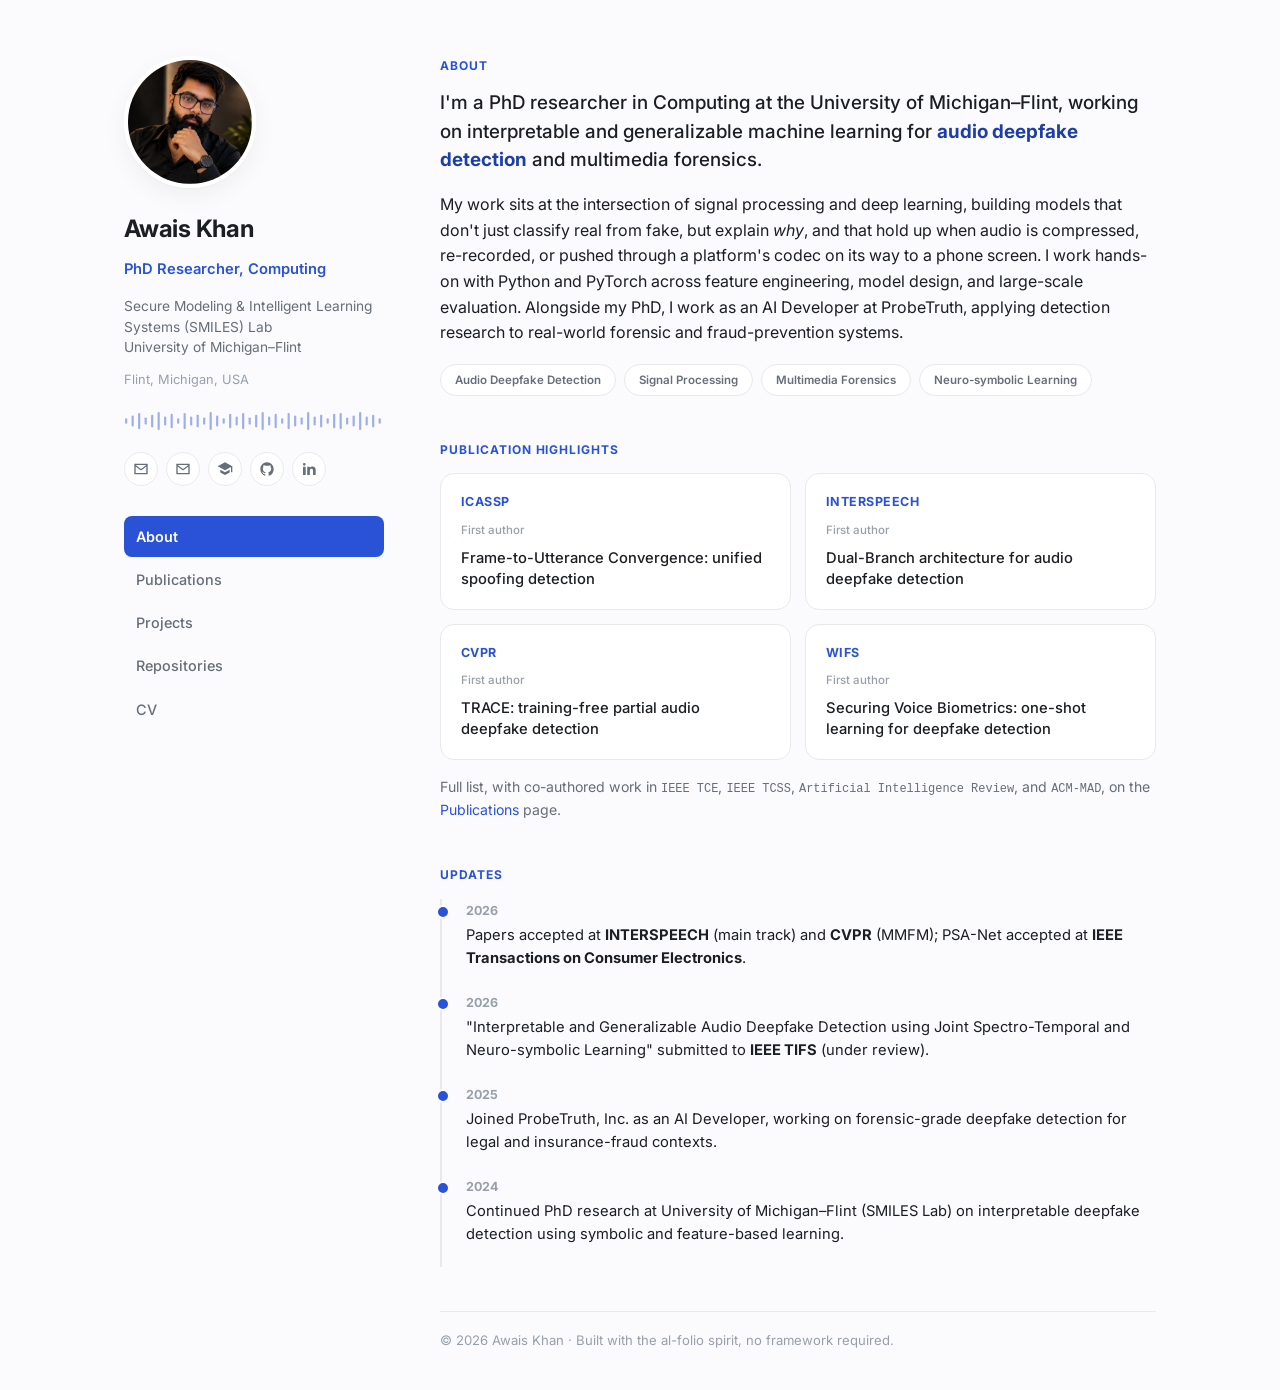
==== commit 9291807a: "Remove remaining em-dashes site-wide, drop 'Workshop' from CVPR mentions" ====
--- a/index.html
+++ b/index.html
@@ -104,7 +104,7 @@
           <div class="venue-title">Dual-Branch architecture for audio deepfake detection</div>
         </div>
         <div class="venue-card">
-          <div class="venue-name">CVPR Workshop</div>
+          <div class="venue-name">CVPR</div>
           <span class="venue-role">First author</span>
           <div class="venue-title">TRACE: training-free partial audio deepfake detection</div>
         </div>
@@ -122,7 +122,7 @@
       <ul class="updates">
         <li>
           <time>2026</time>
-          <div>Papers accepted at <strong>INTERSPEECH</strong> (main track) and <strong>CVPR Workshop</strong> (MMFM); PSA-Net accepted at <strong>IEEE Transactions on Consumer Electronics</strong>.</div>
+          <div>Papers accepted at <strong>INTERSPEECH</strong> (main track) and <strong>CVPR</strong> (MMFM); PSA-Net accepted at <strong>IEEE Transactions on Consumer Electronics</strong>.</div>
         </li>
         <li>
           <time>2026</time>
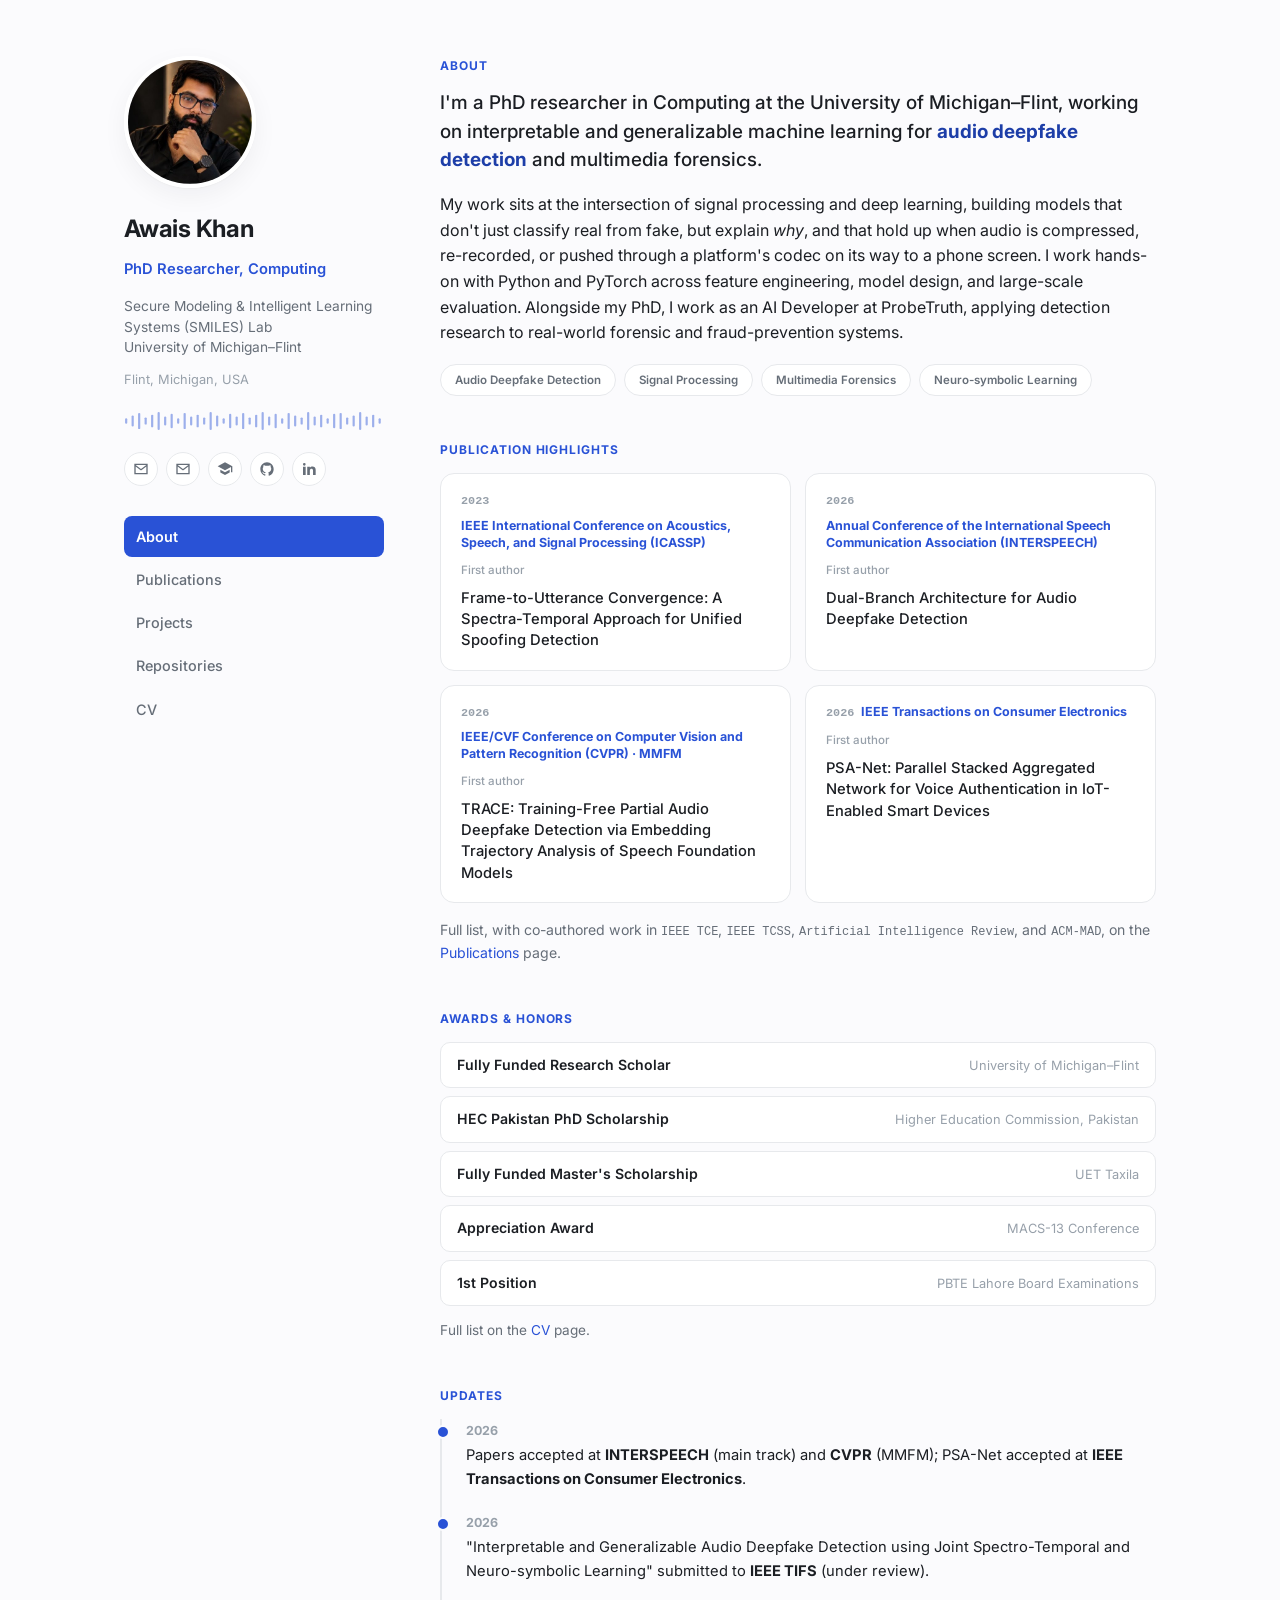
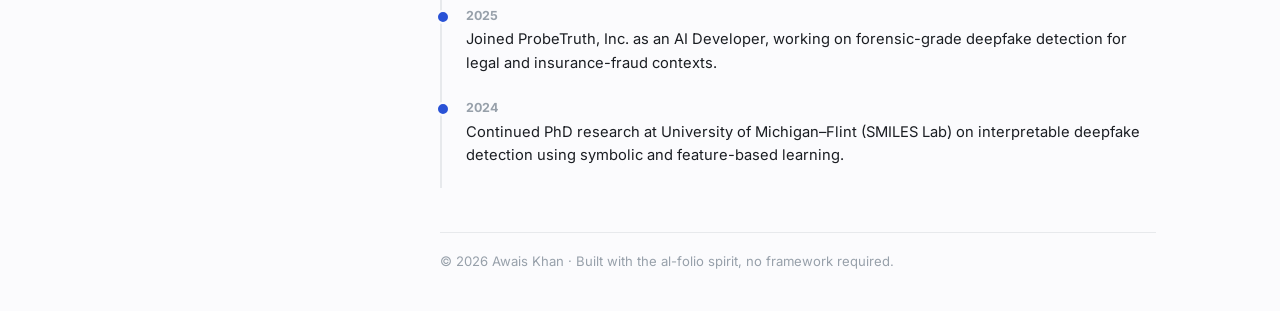
==== commit dfcf9a72: "Add Awards & Honors to About page, expand publication venue names with years, swap WIFS for PSA-Net" ====
--- a/index.html
+++ b/index.html
@@ -94,27 +94,51 @@
       <span class="eyebrow">Publication Highlights</span>
       <div class="venue-grid">
         <div class="venue-card">
-          <div class="venue-name">ICASSP</div>
+          <div class="venue-meta">
+            <span class="venue-year">2023</span>
+            <span class="venue-name">IEEE International Conference on Acoustics, Speech, and Signal Processing (ICASSP)</span>
+          </div>
           <span class="venue-role">First author</span>
-          <div class="venue-title">Frame-to-Utterance Convergence: unified spoofing detection</div>
+          <div class="venue-title">Frame-to-Utterance Convergence: A Spectra-Temporal Approach for Unified Spoofing Detection</div>
         </div>
         <div class="venue-card">
-          <div class="venue-name">INTERSPEECH</div>
+          <div class="venue-meta">
+            <span class="venue-year">2026</span>
+            <span class="venue-name">Annual Conference of the International Speech Communication Association (INTERSPEECH)</span>
+          </div>
           <span class="venue-role">First author</span>
-          <div class="venue-title">Dual-Branch architecture for audio deepfake detection</div>
+          <div class="venue-title">Dual-Branch Architecture for Audio Deepfake Detection</div>
         </div>
         <div class="venue-card">
-          <div class="venue-name">CVPR</div>
+          <div class="venue-meta">
+            <span class="venue-year">2026</span>
+            <span class="venue-name">IEEE/CVF Conference on Computer Vision and Pattern Recognition (CVPR) · MMFM</span>
+          </div>
           <span class="venue-role">First author</span>
-          <div class="venue-title">TRACE: training-free partial audio deepfake detection</div>
+          <div class="venue-title">TRACE: Training-Free Partial Audio Deepfake Detection via Embedding Trajectory Analysis of Speech Foundation Models</div>
         </div>
         <div class="venue-card">
-          <div class="venue-name">WIFS</div>
+          <div class="venue-meta">
+            <span class="venue-year">2026</span>
+            <span class="venue-name">IEEE Transactions on Consumer Electronics</span>
+          </div>
           <span class="venue-role">First author</span>
-          <div class="venue-title">Securing Voice Biometrics: one-shot learning for deepfake detection</div>
+          <div class="venue-title">PSA-Net: Parallel Stacked Aggregated Network for Voice Authentication in IoT-Enabled Smart Devices</div>
         </div>
       </div>
       <p class="lede" style="margin-top:16px; font-size:.88rem; color:var(--ink-soft);">Full list, with co-authored work in <span class="mono">IEEE TCE</span>, <span class="mono">IEEE TCSS</span>, <span class="mono">Artificial Intelligence Review</span>, and <span class="mono">ACM-MAD</span>, on the <a href="publications.html">Publications</a> page.</p>
+    </section>
+
+    <section>
+      <span class="eyebrow">Awards &amp; Honors</span>
+      <ul class="awards-list">
+        <li><span class="award-name">Fully Funded Research Scholar</span><span class="award-org">University of Michigan–Flint</span></li>
+        <li><span class="award-name">HEC Pakistan PhD Scholarship</span><span class="award-org">Higher Education Commission, Pakistan</span></li>
+        <li><span class="award-name">Fully Funded Master's Scholarship</span><span class="award-org">UET Taxila</span></li>
+        <li><span class="award-name">Appreciation Award</span><span class="award-org">MACS-13 Conference</span></li>
+        <li><span class="award-name">1st Position</span><span class="award-org">PBTE Lahore Board Examinations</span></li>
+      </ul>
+      <p class="lede" style="margin-top:14px; font-size:.85rem; color:var(--ink-soft);">Full list on the <a href="cv.html">CV</a> page.</p>
     </section>
 
     <section>
--- a/assets/css/style.css
+++ b/assets/css/style.css
@@ -230,13 +230,27 @@
   transform: translateY(-2px);
 }
 
+.venue-meta{
+  display: flex;
+  align-items: baseline;
+  flex-wrap: wrap;
+  gap: 7px;
+  margin-bottom: 4px;
+}
+
+.venue-year{
+  font-family: "SFMono-Regular", Consolas, Menlo, monospace;
+  font-size: .74rem;
+  font-weight: 700;
+  color: var(--ink-faint);
+  flex-shrink: 0;
+}
+
 .venue-name{
   font-size: .78rem;
   font-weight: 700;
-  letter-spacing: .04em;
   color: var(--accent);
-  text-transform: uppercase;
-  margin-bottom: 4px;
+  line-height: 1.35;
 }
 
 .venue-role{
@@ -559,6 +573,35 @@
 }
 
 .pub-list .tag{ margin-top: 4px; }
+
+/* ---------- awards (About page) ---------- */
+.awards-list{
+  list-style: none;
+  margin: 0;
+  padding: 0;
+  display: grid;
+  gap: 8px;
+}
+
+.awards-list li{
+  display: flex;
+  justify-content: space-between;
+  align-items: baseline;
+  gap: 16px;
+  padding: 11px 16px;
+  background: var(--card-bg);
+  border: 1px solid var(--divider);
+  border-radius: 10px;
+  font-size: .88rem;
+}
+
+.award-name{ font-weight: 600; color: var(--ink); }
+.award-org{ color: var(--ink-faint); font-size: .8rem; text-align: right; white-space: nowrap; }
+
+@media (max-width: 860px){
+  .awards-list li{ flex-direction: column; gap: 2px; }
+  .award-org{ text-align: left; }
+}
 
 /* ---------- responsive ---------- */
 @media (max-width: 860px){
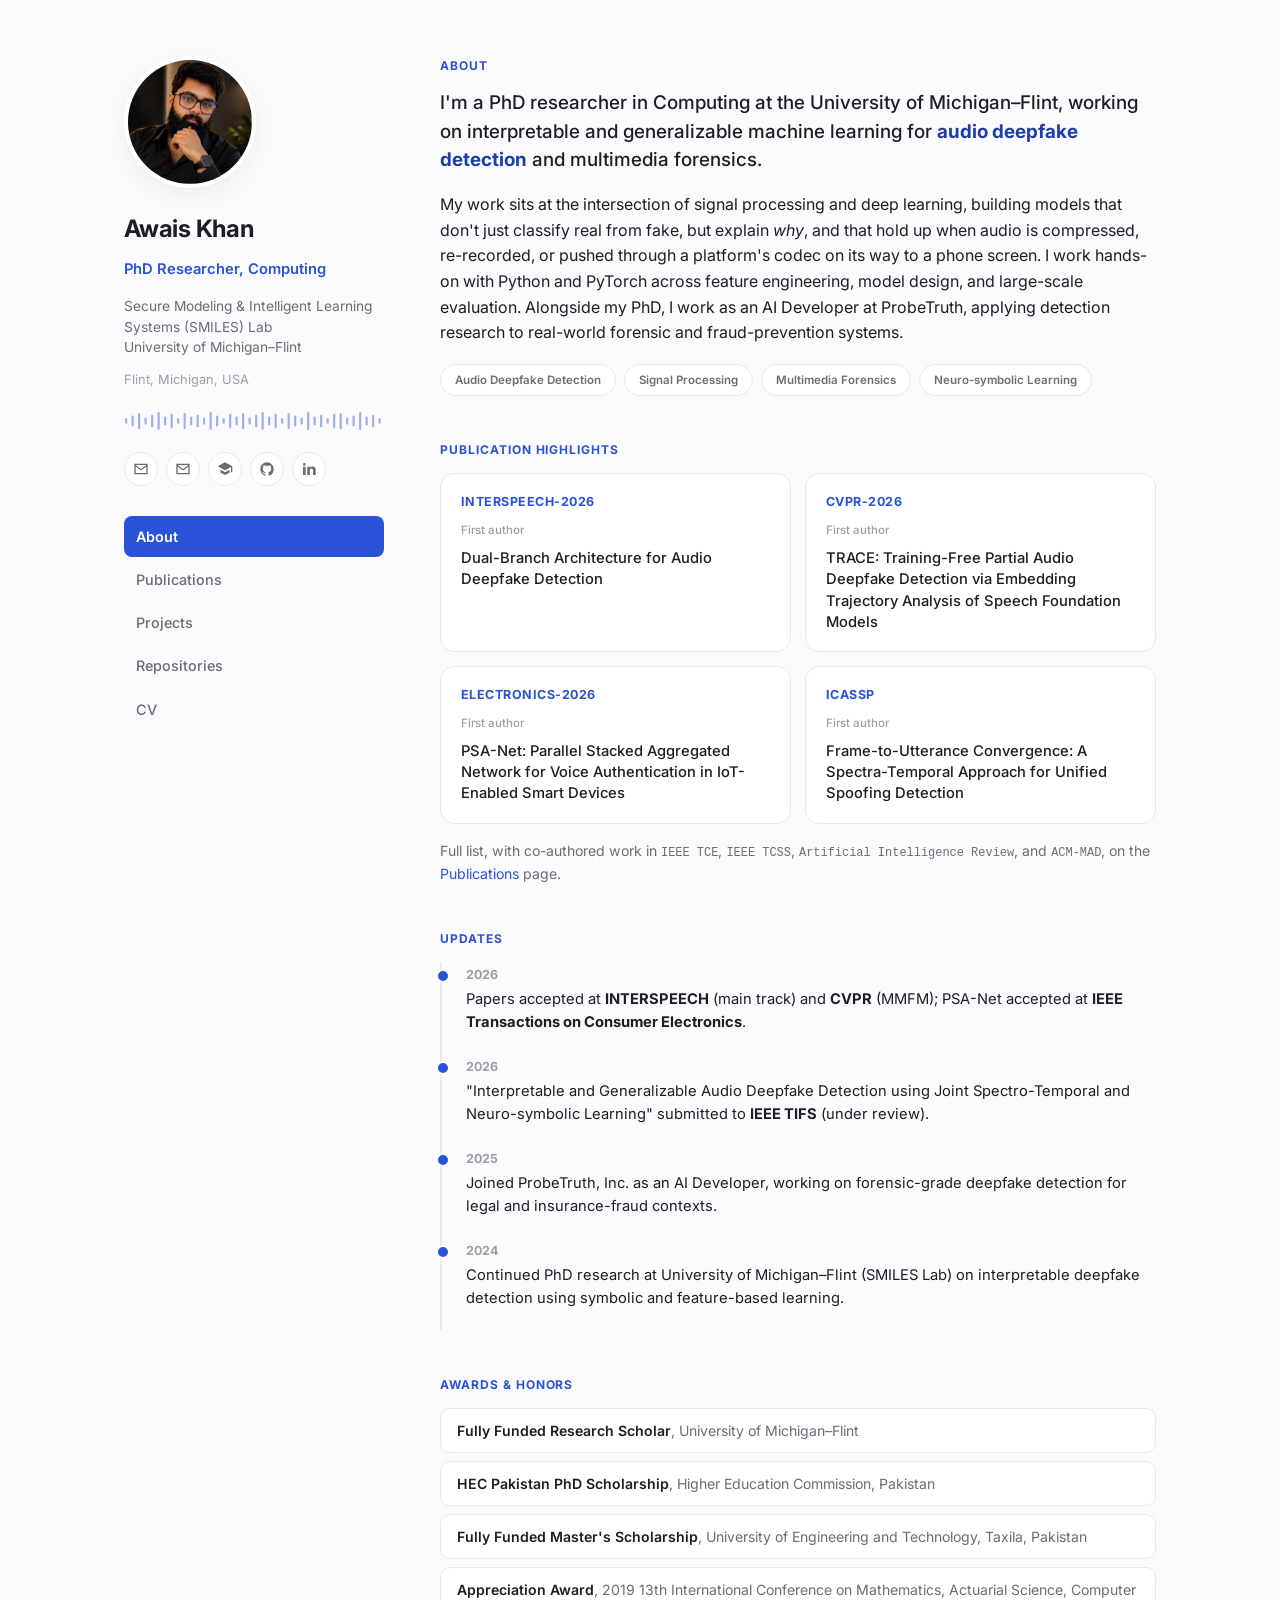
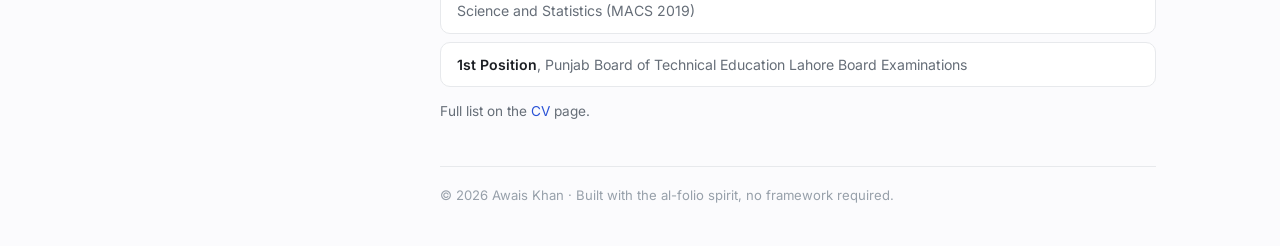
==== commit 0e9529a3: "Reorder publication highlights (2026 first), simplify venue codes with year suffix, move Awards & Ho" ====
--- a/index.html
+++ b/index.html
@@ -94,51 +94,27 @@
       <span class="eyebrow">Publication Highlights</span>
       <div class="venue-grid">
         <div class="venue-card">
-          <div class="venue-meta">
-            <span class="venue-year">2023</span>
-            <span class="venue-name">IEEE International Conference on Acoustics, Speech, and Signal Processing (ICASSP)</span>
-          </div>
-          <span class="venue-role">First author</span>
-          <div class="venue-title">Frame-to-Utterance Convergence: A Spectra-Temporal Approach for Unified Spoofing Detection</div>
-        </div>
-        <div class="venue-card">
-          <div class="venue-meta">
-            <span class="venue-year">2026</span>
-            <span class="venue-name">Annual Conference of the International Speech Communication Association (INTERSPEECH)</span>
-          </div>
+          <div class="venue-name">INTERSPEECH-2026</div>
           <span class="venue-role">First author</span>
           <div class="venue-title">Dual-Branch Architecture for Audio Deepfake Detection</div>
         </div>
         <div class="venue-card">
-          <div class="venue-meta">
-            <span class="venue-year">2026</span>
-            <span class="venue-name">IEEE/CVF Conference on Computer Vision and Pattern Recognition (CVPR) · MMFM</span>
-          </div>
+          <div class="venue-name">CVPR-2026</div>
           <span class="venue-role">First author</span>
           <div class="venue-title">TRACE: Training-Free Partial Audio Deepfake Detection via Embedding Trajectory Analysis of Speech Foundation Models</div>
         </div>
         <div class="venue-card">
-          <div class="venue-meta">
-            <span class="venue-year">2026</span>
-            <span class="venue-name">IEEE Transactions on Consumer Electronics</span>
-          </div>
+          <div class="venue-name">Electronics-2026</div>
           <span class="venue-role">First author</span>
           <div class="venue-title">PSA-Net: Parallel Stacked Aggregated Network for Voice Authentication in IoT-Enabled Smart Devices</div>
         </div>
+        <div class="venue-card">
+          <div class="venue-name">ICASSP</div>
+          <span class="venue-role">First author</span>
+          <div class="venue-title">Frame-to-Utterance Convergence: A Spectra-Temporal Approach for Unified Spoofing Detection</div>
+        </div>
       </div>
       <p class="lede" style="margin-top:16px; font-size:.88rem; color:var(--ink-soft);">Full list, with co-authored work in <span class="mono">IEEE TCE</span>, <span class="mono">IEEE TCSS</span>, <span class="mono">Artificial Intelligence Review</span>, and <span class="mono">ACM-MAD</span>, on the <a href="publications.html">Publications</a> page.</p>
-    </section>
-
-    <section>
-      <span class="eyebrow">Awards &amp; Honors</span>
-      <ul class="awards-list">
-        <li><span class="award-name">Fully Funded Research Scholar</span><span class="award-org">University of Michigan–Flint</span></li>
-        <li><span class="award-name">HEC Pakistan PhD Scholarship</span><span class="award-org">Higher Education Commission, Pakistan</span></li>
-        <li><span class="award-name">Fully Funded Master's Scholarship</span><span class="award-org">UET Taxila</span></li>
-        <li><span class="award-name">Appreciation Award</span><span class="award-org">MACS-13 Conference</span></li>
-        <li><span class="award-name">1st Position</span><span class="award-org">PBTE Lahore Board Examinations</span></li>
-      </ul>
-      <p class="lede" style="margin-top:14px; font-size:.85rem; color:var(--ink-soft);">Full list on the <a href="cv.html">CV</a> page.</p>
     </section>
 
     <section>
@@ -163,6 +139,18 @@
       </ul>
     </section>
 
+    <section>
+      <span class="eyebrow">Awards &amp; Honors</span>
+      <ul class="awards-list">
+        <li><span class="award-name">Fully Funded Research Scholar</span>, University of Michigan–Flint</li>
+        <li><span class="award-name">HEC Pakistan PhD Scholarship</span>, Higher Education Commission, Pakistan</li>
+        <li><span class="award-name">Fully Funded Master's Scholarship</span>, University of Engineering and Technology, Taxila, Pakistan</li>
+        <li><span class="award-name">Appreciation Award</span>, 2019 13th International Conference on Mathematics, Actuarial Science, Computer Science and Statistics (MACS 2019)</li>
+        <li><span class="award-name">1st Position</span>, Punjab Board of Technical Education Lahore Board Examinations</li>
+      </ul>
+      <p class="lede" style="margin-top:14px; font-size:.85rem; color:var(--ink-soft);">Full list on the <a href="cv.html">CV</a> page.</p>
+    </section>
+
     <footer>© <span id="year"></span> Awais Khan · Built with the al-folio spirit, no framework required.</footer>
   </main>
 </div>
--- a/assets/css/style.css
+++ b/assets/css/style.css
@@ -230,27 +230,13 @@
   transform: translateY(-2px);
 }
 
-.venue-meta{
-  display: flex;
-  align-items: baseline;
-  flex-wrap: wrap;
-  gap: 7px;
-  margin-bottom: 4px;
-}
-
-.venue-year{
-  font-family: "SFMono-Regular", Consolas, Menlo, monospace;
-  font-size: .74rem;
-  font-weight: 700;
-  color: var(--ink-faint);
-  flex-shrink: 0;
-}
-
 .venue-name{
   font-size: .78rem;
   font-weight: 700;
+  letter-spacing: .04em;
   color: var(--accent);
-  line-height: 1.35;
+  text-transform: uppercase;
+  margin-bottom: 4px;
 }
 
 .venue-role{
@@ -584,24 +570,16 @@
 }
 
 .awards-list li{
-  display: flex;
-  justify-content: space-between;
-  align-items: baseline;
-  gap: 16px;
   padding: 11px 16px;
   background: var(--card-bg);
   border: 1px solid var(--divider);
   border-radius: 10px;
   font-size: .88rem;
+  color: var(--ink-soft);
+  line-height: 1.5;
 }
 
 .award-name{ font-weight: 600; color: var(--ink); }
-.award-org{ color: var(--ink-faint); font-size: .8rem; text-align: right; white-space: nowrap; }
-
-@media (max-width: 860px){
-  .awards-list li{ flex-direction: column; gap: 2px; }
-  .award-org{ text-align: left; }
-}
 
 /* ---------- responsive ---------- */
 @media (max-width: 860px){
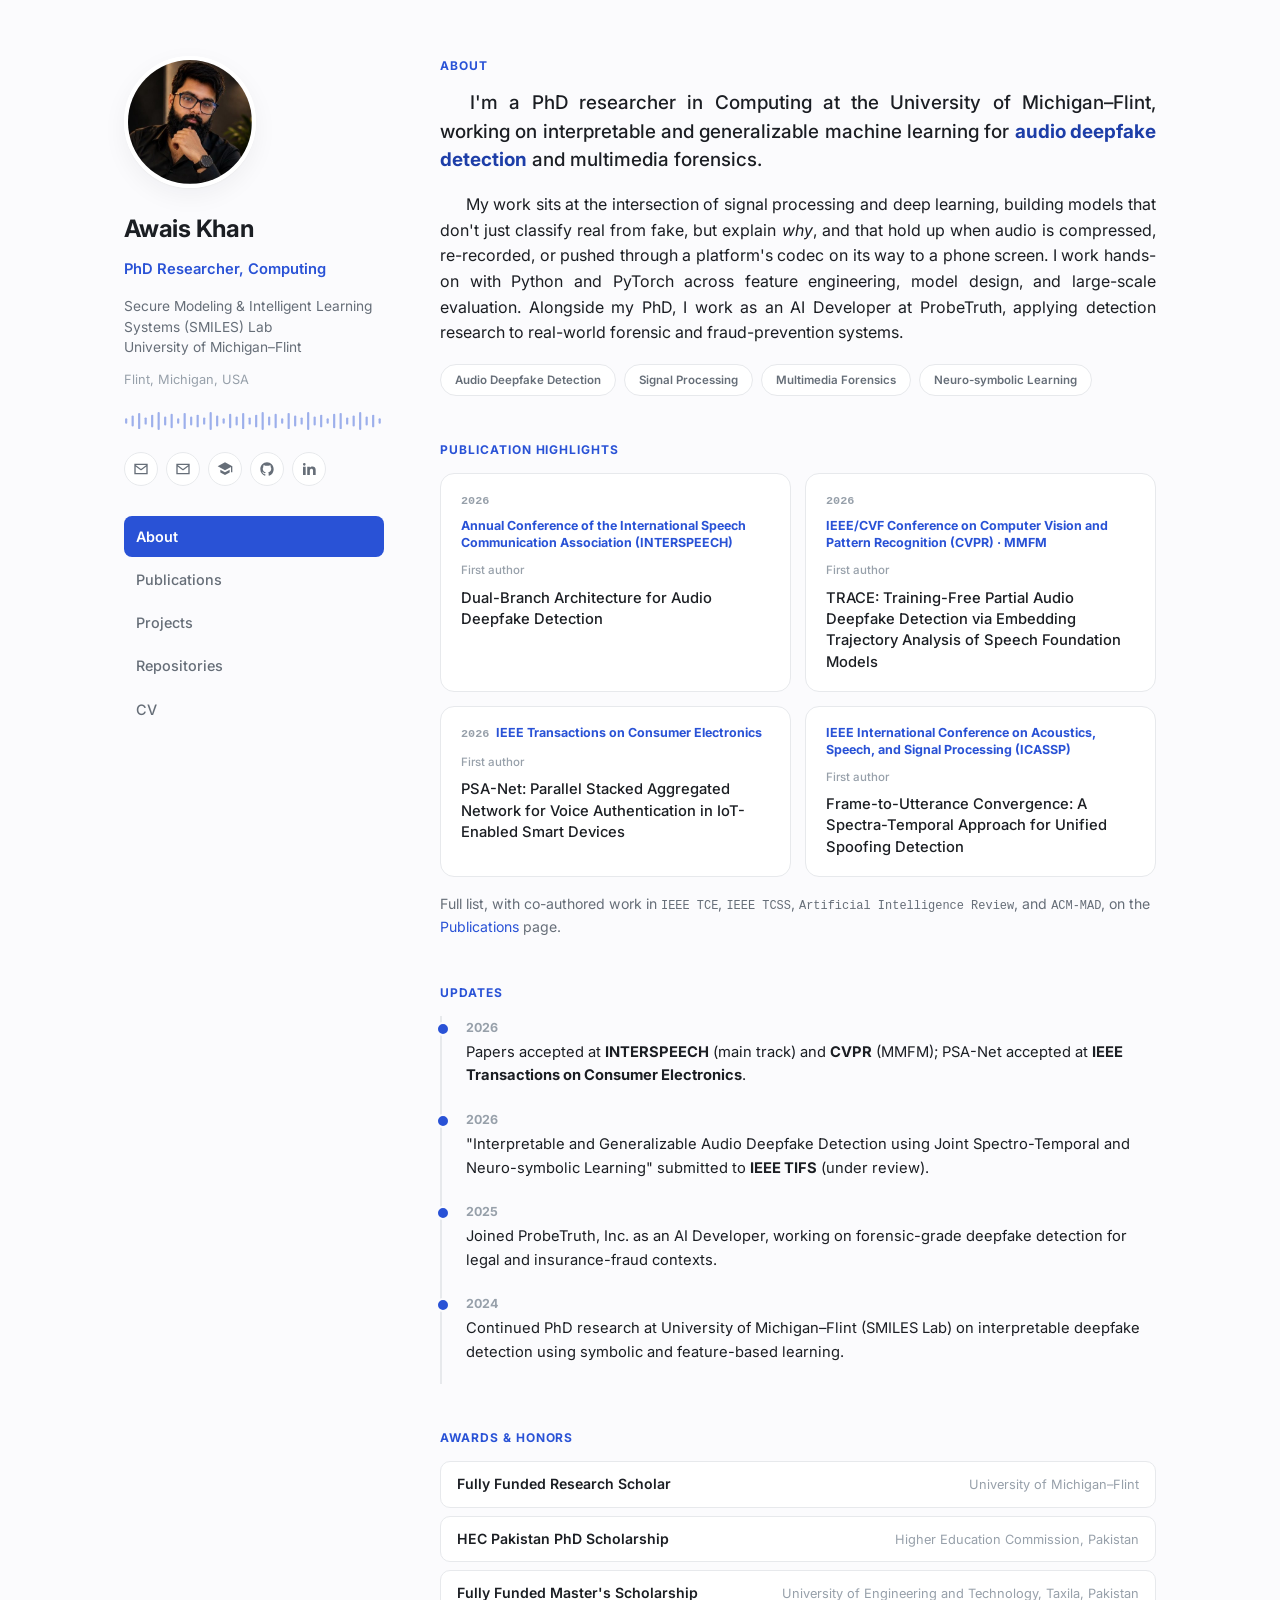
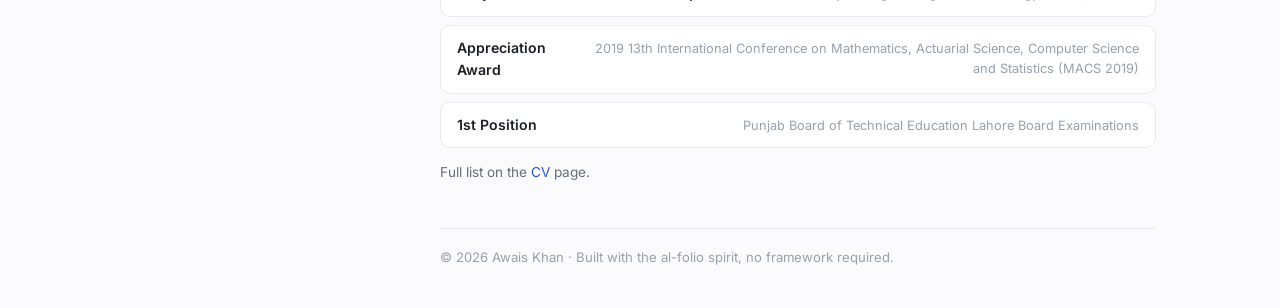
==== commit 38a39cfb: "Restore full-name venue cards and two-column awards layout, justify/indent About bio text" ====
--- a/index.html
+++ b/index.html
@@ -80,8 +80,8 @@
   <main>
     <section>
       <span class="eyebrow">About</span>
-      <p class="lede intro">I'm a PhD researcher in Computing at the University of Michigan–Flint, working on interpretable and generalizable machine learning for <strong>audio deepfake detection</strong> and multimedia forensics.</p>
-      <p class="lede">My work sits at the intersection of signal processing and deep learning, building models that don't just classify real from fake, but explain <em>why</em>, and that hold up when audio is compressed, re-recorded, or pushed through a platform's codec on its way to a phone screen. I work hands-on with Python and PyTorch across feature engineering, model design, and large-scale evaluation. Alongside my PhD, I work as an AI Developer at ProbeTruth, applying detection research to real-world forensic and fraud-prevention systems.</p>
+      <p class="lede intro bio-text">I'm a PhD researcher in Computing at the University of Michigan–Flint, working on interpretable and generalizable machine learning for <strong>audio deepfake detection</strong> and multimedia forensics.</p>
+      <p class="lede bio-text">My work sits at the intersection of signal processing and deep learning, building models that don't just classify real from fake, but explain <em>why</em>, and that hold up when audio is compressed, re-recorded, or pushed through a platform's codec on its way to a phone screen. I work hands-on with Python and PyTorch across feature engineering, model design, and large-scale evaluation. Alongside my PhD, I work as an AI Developer at ProbeTruth, applying detection research to real-world forensic and fraud-prevention systems.</p>
       <div class="focus-tags">
         <span class="tag">Audio Deepfake Detection</span>
         <span class="tag">Signal Processing</span>
@@ -94,22 +94,33 @@
       <span class="eyebrow">Publication Highlights</span>
       <div class="venue-grid">
         <div class="venue-card">
-          <div class="venue-name">INTERSPEECH-2026</div>
+          <div class="venue-meta">
+            <span class="venue-year">2026</span>
+            <span class="venue-name">Annual Conference of the International Speech Communication Association (INTERSPEECH)</span>
+          </div>
           <span class="venue-role">First author</span>
           <div class="venue-title">Dual-Branch Architecture for Audio Deepfake Detection</div>
         </div>
         <div class="venue-card">
-          <div class="venue-name">CVPR-2026</div>
+          <div class="venue-meta">
+            <span class="venue-year">2026</span>
+            <span class="venue-name">IEEE/CVF Conference on Computer Vision and Pattern Recognition (CVPR) · MMFM</span>
+          </div>
           <span class="venue-role">First author</span>
           <div class="venue-title">TRACE: Training-Free Partial Audio Deepfake Detection via Embedding Trajectory Analysis of Speech Foundation Models</div>
         </div>
         <div class="venue-card">
-          <div class="venue-name">Electronics-2026</div>
+          <div class="venue-meta">
+            <span class="venue-year">2026</span>
+            <span class="venue-name">IEEE Transactions on Consumer Electronics</span>
+          </div>
           <span class="venue-role">First author</span>
           <div class="venue-title">PSA-Net: Parallel Stacked Aggregated Network for Voice Authentication in IoT-Enabled Smart Devices</div>
         </div>
         <div class="venue-card">
-          <div class="venue-name">ICASSP</div>
+          <div class="venue-meta">
+            <span class="venue-name">IEEE International Conference on Acoustics, Speech, and Signal Processing (ICASSP)</span>
+          </div>
           <span class="venue-role">First author</span>
           <div class="venue-title">Frame-to-Utterance Convergence: A Spectra-Temporal Approach for Unified Spoofing Detection</div>
         </div>
@@ -142,11 +153,11 @@
     <section>
       <span class="eyebrow">Awards &amp; Honors</span>
       <ul class="awards-list">
-        <li><span class="award-name">Fully Funded Research Scholar</span>, University of Michigan–Flint</li>
-        <li><span class="award-name">HEC Pakistan PhD Scholarship</span>, Higher Education Commission, Pakistan</li>
-        <li><span class="award-name">Fully Funded Master's Scholarship</span>, University of Engineering and Technology, Taxila, Pakistan</li>
-        <li><span class="award-name">Appreciation Award</span>, 2019 13th International Conference on Mathematics, Actuarial Science, Computer Science and Statistics (MACS 2019)</li>
-        <li><span class="award-name">1st Position</span>, Punjab Board of Technical Education Lahore Board Examinations</li>
+        <li><span class="award-name">Fully Funded Research Scholar</span> <span class="award-org">University of Michigan–Flint</span></li>
+        <li><span class="award-name">HEC Pakistan PhD Scholarship</span> <span class="award-org">Higher Education Commission, Pakistan</span></li>
+        <li><span class="award-name">Fully Funded Master's Scholarship</span> <span class="award-org">University of Engineering and Technology, Taxila, Pakistan</span></li>
+        <li><span class="award-name">Appreciation Award</span> <span class="award-org">2019 13th International Conference on Mathematics, Actuarial Science, Computer Science and Statistics (MACS 2019)</span></li>
+        <li><span class="award-name">1st Position</span> <span class="award-org">Punjab Board of Technical Education Lahore Board Examinations</span></li>
       </ul>
       <p class="lede" style="margin-top:14px; font-size:.85rem; color:var(--ink-soft);">Full list on the <a href="cv.html">CV</a> page.</p>
     </section>
--- a/assets/css/style.css
+++ b/assets/css/style.css
@@ -195,6 +195,14 @@
   margin-bottom: 18px;
 }
 
+.bio-text{
+  text-align: justify;
+  text-justify: inter-word;
+  text-indent: 1.6em;
+  -webkit-hyphens: auto;
+  hyphens: auto;
+}
+
 .focus-tags{
   display: flex;
   flex-wrap: wrap;
@@ -230,13 +238,27 @@
   transform: translateY(-2px);
 }
 
+.venue-meta{
+  display: flex;
+  align-items: baseline;
+  flex-wrap: wrap;
+  gap: 7px;
+  margin-bottom: 4px;
+}
+
+.venue-year{
+  font-family: "SFMono-Regular", Consolas, Menlo, monospace;
+  font-size: .74rem;
+  font-weight: 700;
+  color: var(--ink-faint);
+  flex-shrink: 0;
+}
+
 .venue-name{
   font-size: .78rem;
   font-weight: 700;
-  letter-spacing: .04em;
   color: var(--accent);
-  text-transform: uppercase;
-  margin-bottom: 4px;
+  line-height: 1.35;
 }
 
 .venue-role{
@@ -570,19 +592,25 @@
 }
 
 .awards-list li{
+  display: flex;
+  justify-content: space-between;
+  align-items: baseline;
+  gap: 16px;
   padding: 11px 16px;
   background: var(--card-bg);
   border: 1px solid var(--divider);
   border-radius: 10px;
   font-size: .88rem;
-  color: var(--ink-soft);
-  line-height: 1.5;
 }
 
 .award-name{ font-weight: 600; color: var(--ink); }
+.award-org{ color: var(--ink-faint); font-size: .8rem; text-align: right; }
 
 /* ---------- responsive ---------- */
 @media (max-width: 860px){
+  .awards-list li{ flex-direction: column; gap: 2px; }
+  .award-org{ text-align: left; }
+
   .shell{
     grid-template-columns: 1fr;
     padding: 32px 20px;
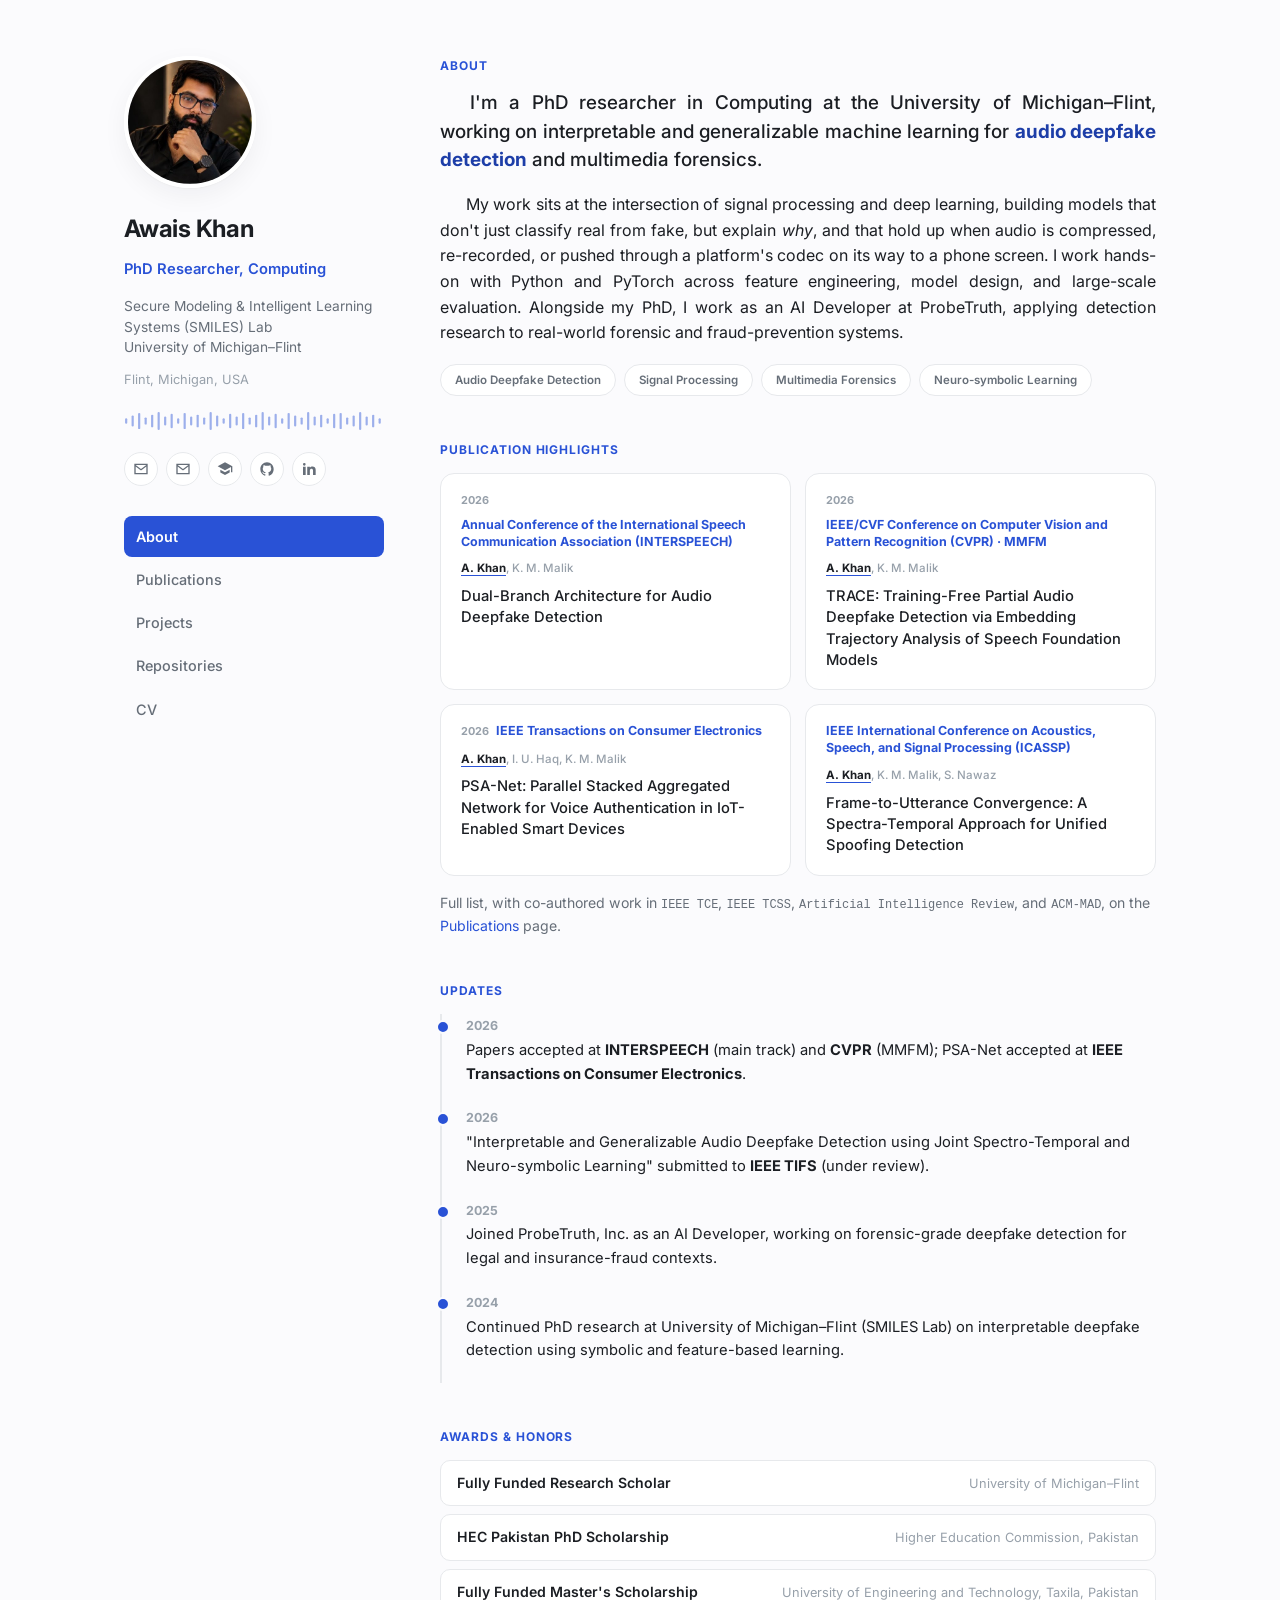
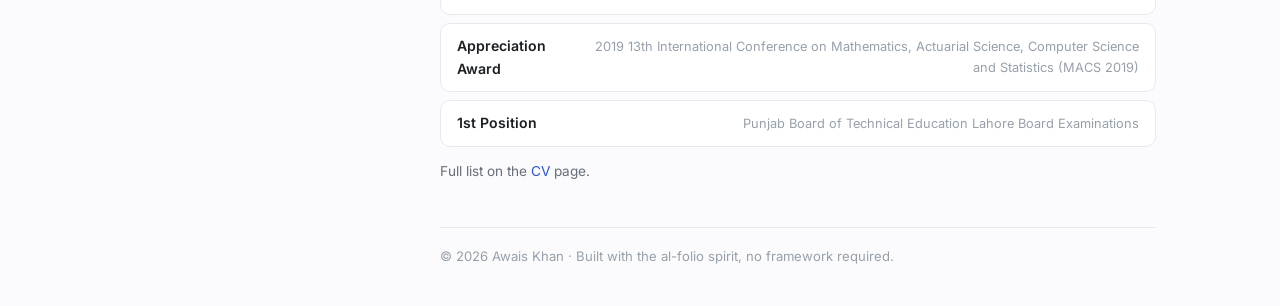
==== commit f8665aa1: "Shrink venue year to match name style, replace 'First author' with actual author lists" ====
--- a/index.html
+++ b/index.html
@@ -98,7 +98,7 @@
             <span class="venue-year">2026</span>
             <span class="venue-name">Annual Conference of the International Speech Communication Association (INTERSPEECH)</span>
           </div>
-          <span class="venue-role">First author</span>
+          <span class="venue-role"><span class="me">A. Khan</span>, K. M. Malik</span>
           <div class="venue-title">Dual-Branch Architecture for Audio Deepfake Detection</div>
         </div>
         <div class="venue-card">
@@ -106,7 +106,7 @@
             <span class="venue-year">2026</span>
             <span class="venue-name">IEEE/CVF Conference on Computer Vision and Pattern Recognition (CVPR) · MMFM</span>
           </div>
-          <span class="venue-role">First author</span>
+          <span class="venue-role"><span class="me">A. Khan</span>, K. M. Malik</span>
           <div class="venue-title">TRACE: Training-Free Partial Audio Deepfake Detection via Embedding Trajectory Analysis of Speech Foundation Models</div>
         </div>
         <div class="venue-card">
@@ -114,14 +114,14 @@
             <span class="venue-year">2026</span>
             <span class="venue-name">IEEE Transactions on Consumer Electronics</span>
           </div>
-          <span class="venue-role">First author</span>
+          <span class="venue-role"><span class="me">A. Khan</span>, I. U. Haq, K. M. Malik</span>
           <div class="venue-title">PSA-Net: Parallel Stacked Aggregated Network for Voice Authentication in IoT-Enabled Smart Devices</div>
         </div>
         <div class="venue-card">
           <div class="venue-meta">
             <span class="venue-name">IEEE International Conference on Acoustics, Speech, and Signal Processing (ICASSP)</span>
           </div>
-          <span class="venue-role">First author</span>
+          <span class="venue-role"><span class="me">A. Khan</span>, K. M. Malik, S. Nawaz</span>
           <div class="venue-title">Frame-to-Utterance Convergence: A Spectra-Temporal Approach for Unified Spoofing Detection</div>
         </div>
       </div>
--- a/assets/css/style.css
+++ b/assets/css/style.css
@@ -247,8 +247,7 @@
 }
 
 .venue-year{
-  font-family: "SFMono-Regular", Consolas, Menlo, monospace;
-  font-size: .74rem;
+  font-size: .68rem;
   font-weight: 700;
   color: var(--ink-faint);
   flex-shrink: 0;
